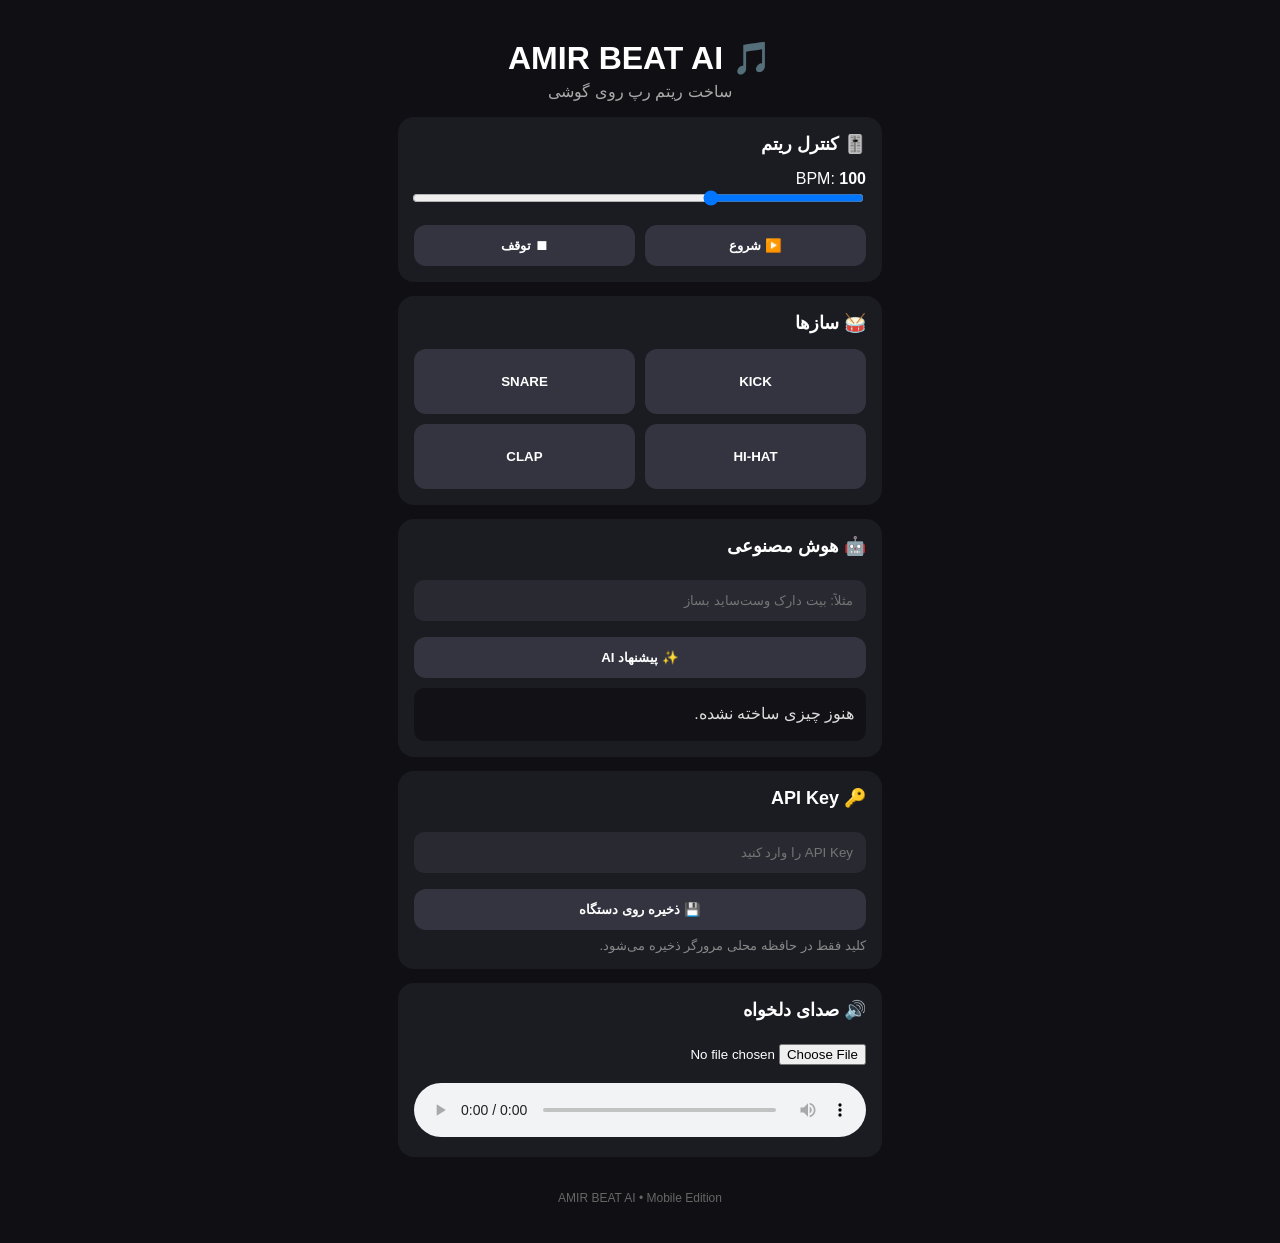
==== index.html @ d8a6e177 "Add files via upload" ====
<!DOCTYPE html>
<html lang="fa" dir="rtl">
<head>
  <meta charset="UTF-8">
  <meta name="viewport" content="width=device-width,initial-scale=1">
  <title>Amir Beat AI</title>
  <link rel="stylesheet" href="style.css">
</head>
<body>

  <main class="app">
    <h1>🎵 AMIR BEAT AI</h1>
    <p class="sub">ساخت ریتم رپ روی گوشی</p>

    <section class="card">
      <h2>🎚️ کنترل ریتم</h2>

      <label>
        BPM:
        <strong id="bpmValue">100</strong>
      </label>

      <input id="bpm" type="range" min="60" max="180" value="100">

      <div class="buttons">
        <button id="play">▶️ شروع</button>
        <button id="stop">⏹ توقف</button>
      </div>
    </section>

    <section class="card">
      <h2>🥁 سازها</h2>

      <div class="pads">
        <button data-sound="kick">KICK</button>
        <button data-sound="snare">SNARE</button>
        <button data-sound="hihat">HI-HAT</button>
        <button data-sound="clap">CLAP</button>
      </div>
    </section>

    <section class="card">
      <h2>🤖 هوش مصنوعی</h2>

      <input id="prompt" placeholder="مثلاً: بیت دارک وست‌ساید بساز">

      <button id="aiButton" class="full">
        ✨ پیشنهاد AI
      </button>

      <div id="aiResult" class="result">
        هنوز چیزی ساخته نشده.
      </div>
    </section>

    <section class="card">
      <h2>🔑 API Key</h2>

      <input id="apiKey" type="password" placeholder="API Key را وارد کنید">

      <button id="saveKey" class="full">
        💾 ذخیره روی دستگاه
      </button>

      <small>
        کلید فقط در حافظه محلی مرورگر ذخیره می‌شود.
      </small>
    </section>

    <section class="card">
      <h2>🔊 صدای دلخواه</h2>

      <input id="audioFile" type="file" accept="audio/*">

      <audio id="audioPlayer" controls></audio>
    </section>

    <footer>
      AMIR BEAT AI • Mobile Edition
    </footer>
  </main>

  <script src="script.js"></script>
</body>
</html>
---- style.css ----
* {
  box-sizing: border-box;
}

body {
  margin: 0;
  background: #101014;
  color: white;
  font-family: Arial, sans-serif;
}

.app {
  width: 100%;
  max-width: 520px;
  margin: auto;
  padding: 18px;
}

h1 {
  text-align: center;
  margin-bottom: 5px;
}

.sub {
  text-align: center;
  color: #aaa;
  margin-top: 0;
}

.card {
  background: #1b1b22;
  border-radius: 16px;
  padding: 16px;
  margin: 14px 0;
}

h2 {
  font-size: 18px;
  margin-top: 0;
}

input[type="range"] {
  width: 100%;
}

input[type="text"],
input[type="password"],
input:not([type]) {
  width: 100%;
  padding: 13px;
  border: 0;
  border-radius: 10px;
  background: #292932;
  color: white;
  outline: none;
  margin: 8px 0;
}

input[type="file"] {
  width: 100%;
  margin: 8px 0;
}

button {
  border: 0;
  border-radius: 12px;
  padding: 13px;
  background: #343440;
  color: white;
  font-weight: bold;
  cursor: pointer;
}

button:active {
  transform: scale(.97);
}

.buttons {
  display: flex;
  gap: 10px;
  margin-top: 15px;
}

.buttons button {
  flex: 1;
}

.pads {
  display: grid;
  grid-template-columns: 1fr 1fr;
  gap: 10px;
}

.pads button {
  min-height: 65px;
}

.full {
  width: 100%;
  margin-top: 8px;
}

.result {
  background: #111116;
  border-radius: 10px;
  padding: 12px;
  margin-top: 10px;
  line-height: 1.8;
  color: #ddd;
}

audio {
  width: 100%;
  margin-top: 10px;
}

small {
  display: block;
  color: #888;
  margin-top: 8px;
}

footer {
  text-align: center;
  color: #666;
  padding: 20px;
  font-size: 12px;
}
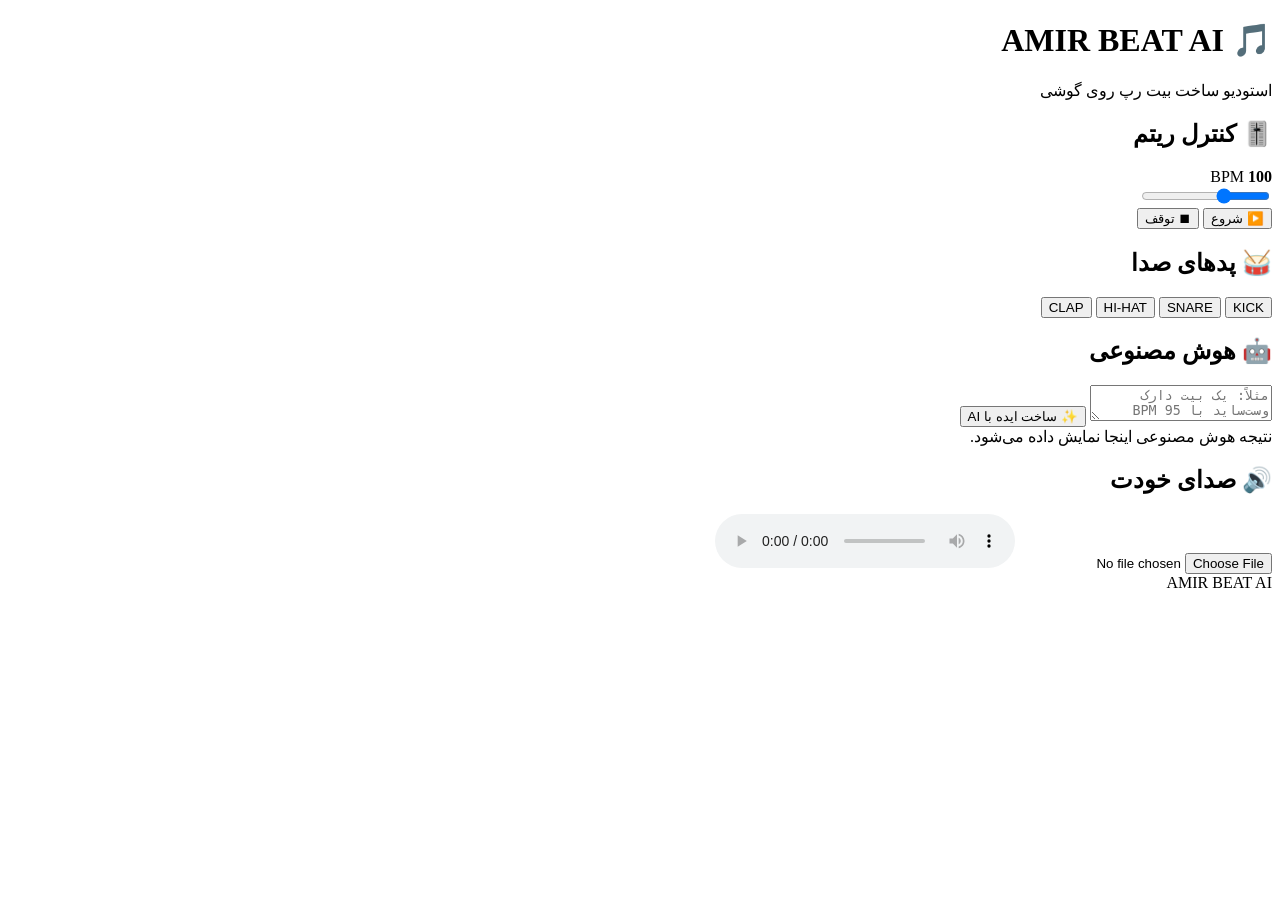
==== commit 4e906bd8: "Add files via upload" ====
--- a/index.html
+++ b/index.html
@@ -3,22 +3,26 @@
 <head>
   <meta charset="UTF-8">
   <meta name="viewport" content="width=device-width,initial-scale=1">
-  <title>Amir Beat AI</title>
+  <meta name="theme-color" content="#101014">
+  <title>AMIR BEAT AI</title>
   <link rel="stylesheet" href="style.css">
 </head>
+
 <body>
+  <main class="app">
 
-  <main class="app">
-    <h1>🎵 AMIR BEAT AI</h1>
-    <p class="sub">ساخت ریتم رپ روی گوشی</p>
+    <header>
+      <h1>🎵 AMIR BEAT AI</h1>
+      <p>استودیو ساخت بیت رپ روی گوشی</p>
+    </header>
 
     <section class="card">
       <h2>🎚️ کنترل ریتم</h2>
 
-      <label>
-        BPM:
+      <div class="bpm-row">
+        <span>BPM</span>
         <strong id="bpmValue">100</strong>
-      </label>
+      </div>
 
       <input id="bpm" type="range" min="60" max="180" value="100">
 
@@ -29,7 +33,7 @@
     </section>
 
     <section class="card">
-      <h2>🥁 سازها</h2>
+      <h2>🥁 پدهای صدا</h2>
 
       <div class="pads">
         <button data-sound="kick">KICK</button>
@@ -42,33 +46,24 @@
     <section class="card">
       <h2>🤖 هوش مصنوعی</h2>
 
-      <input id="prompt" placeholder="مثلاً: بیت دارک وست‌ساید بساز">
+      <textarea
+        id="prompt"
+        placeholder="مثلاً: یک بیت دارک وست‌ساید با BPM 95 پیشنهاد بده"
+      ></textarea>
 
-      <button id="aiButton" class="full">
-        ✨ پیشنهاد AI
+      <button id="aiButton" class="main-button">
+        ✨ ساخت ایده با AI
       </button>
 
+      <div id="aiStatus" class="status"></div>
+
       <div id="aiResult" class="result">
-        هنوز چیزی ساخته نشده.
+        نتیجه هوش مصنوعی اینجا نمایش داده می‌شود.
       </div>
     </section>
 
     <section class="card">
-      <h2>🔑 API Key</h2>
-
-      <input id="apiKey" type="password" placeholder="API Key را وارد کنید">
-
-      <button id="saveKey" class="full">
-        💾 ذخیره روی دستگاه
-      </button>
-
-      <small>
-        کلید فقط در حافظه محلی مرورگر ذخیره می‌شود.
-      </small>
-    </section>
-
-    <section class="card">
-      <h2>🔊 صدای دلخواه</h2>
+      <h2>🔊 صدای خودت</h2>
 
       <input id="audioFile" type="file" accept="audio/*">
 
@@ -76,8 +71,9 @@
     </section>
 
     <footer>
-      AMIR BEAT AI • Mobile Edition
+      AMIR BEAT AI
     </footer>
+
   </main>
 
   <script src="script.js"></script>
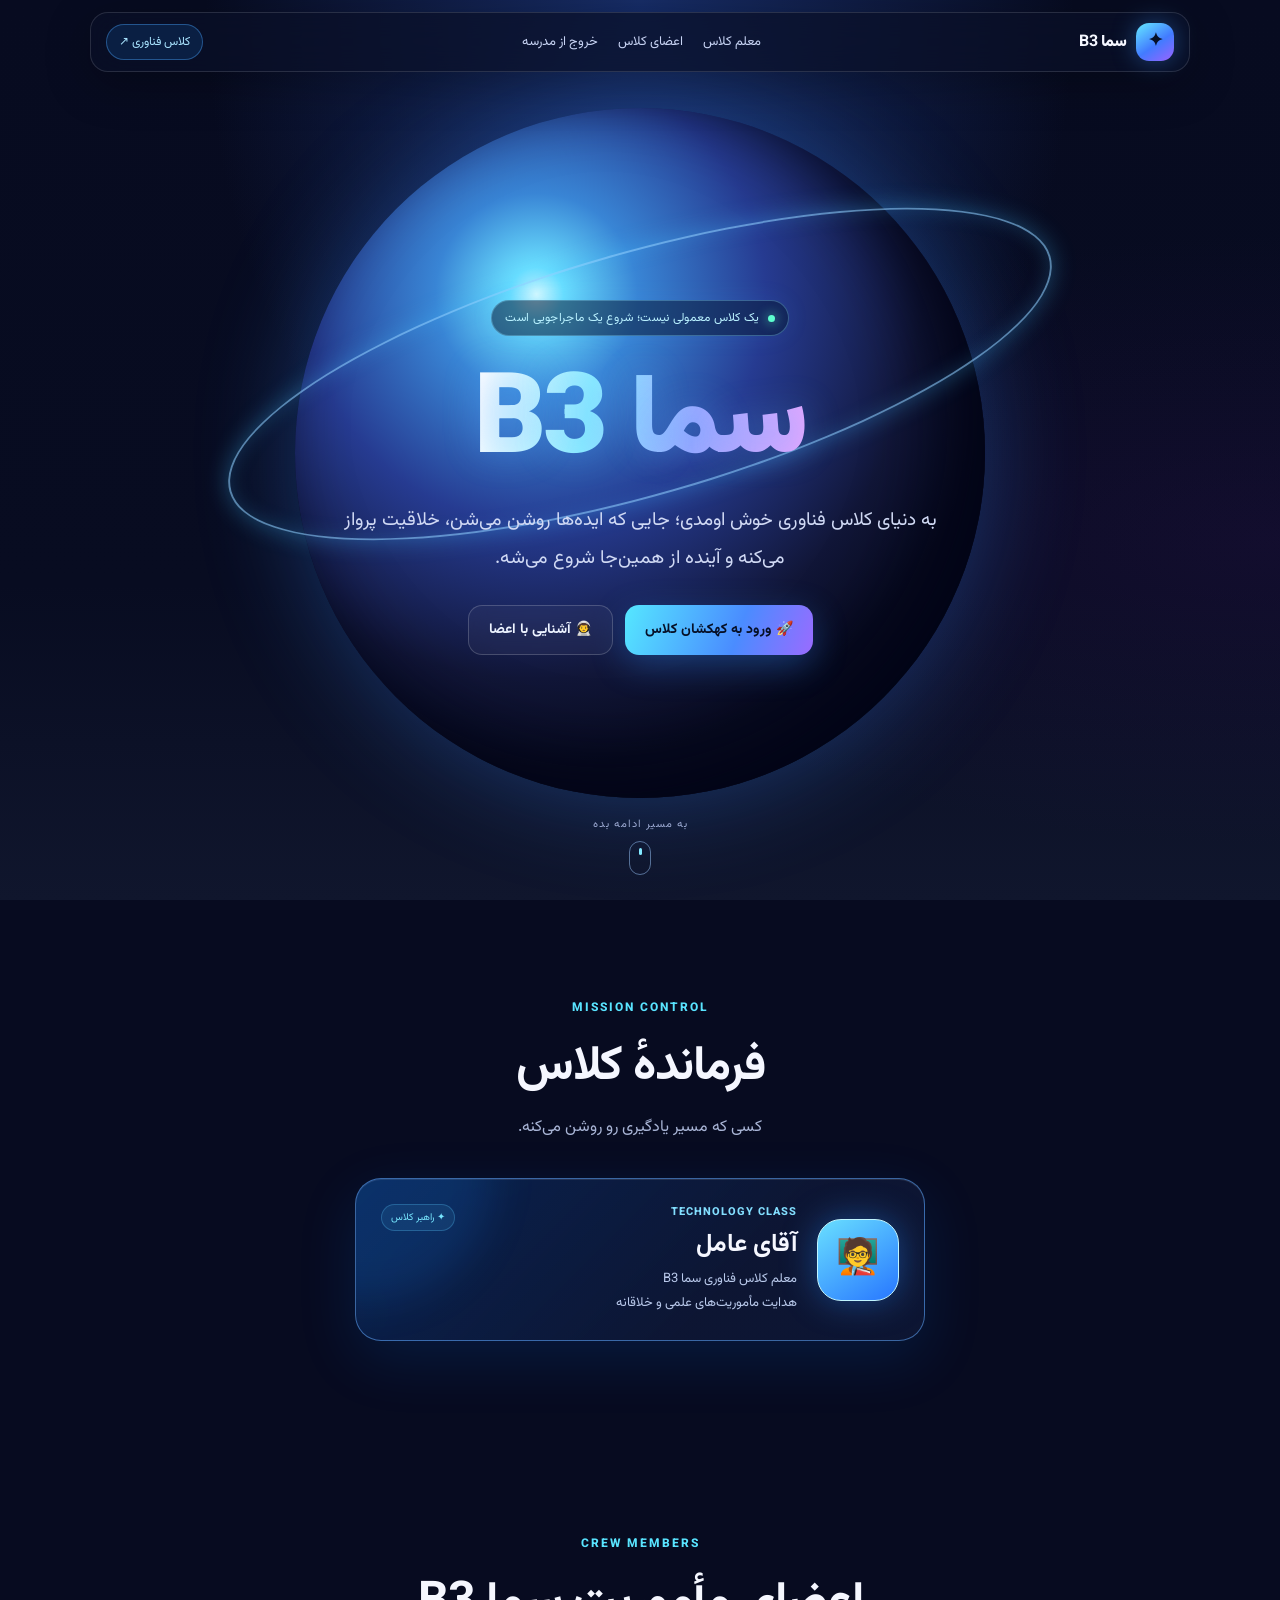
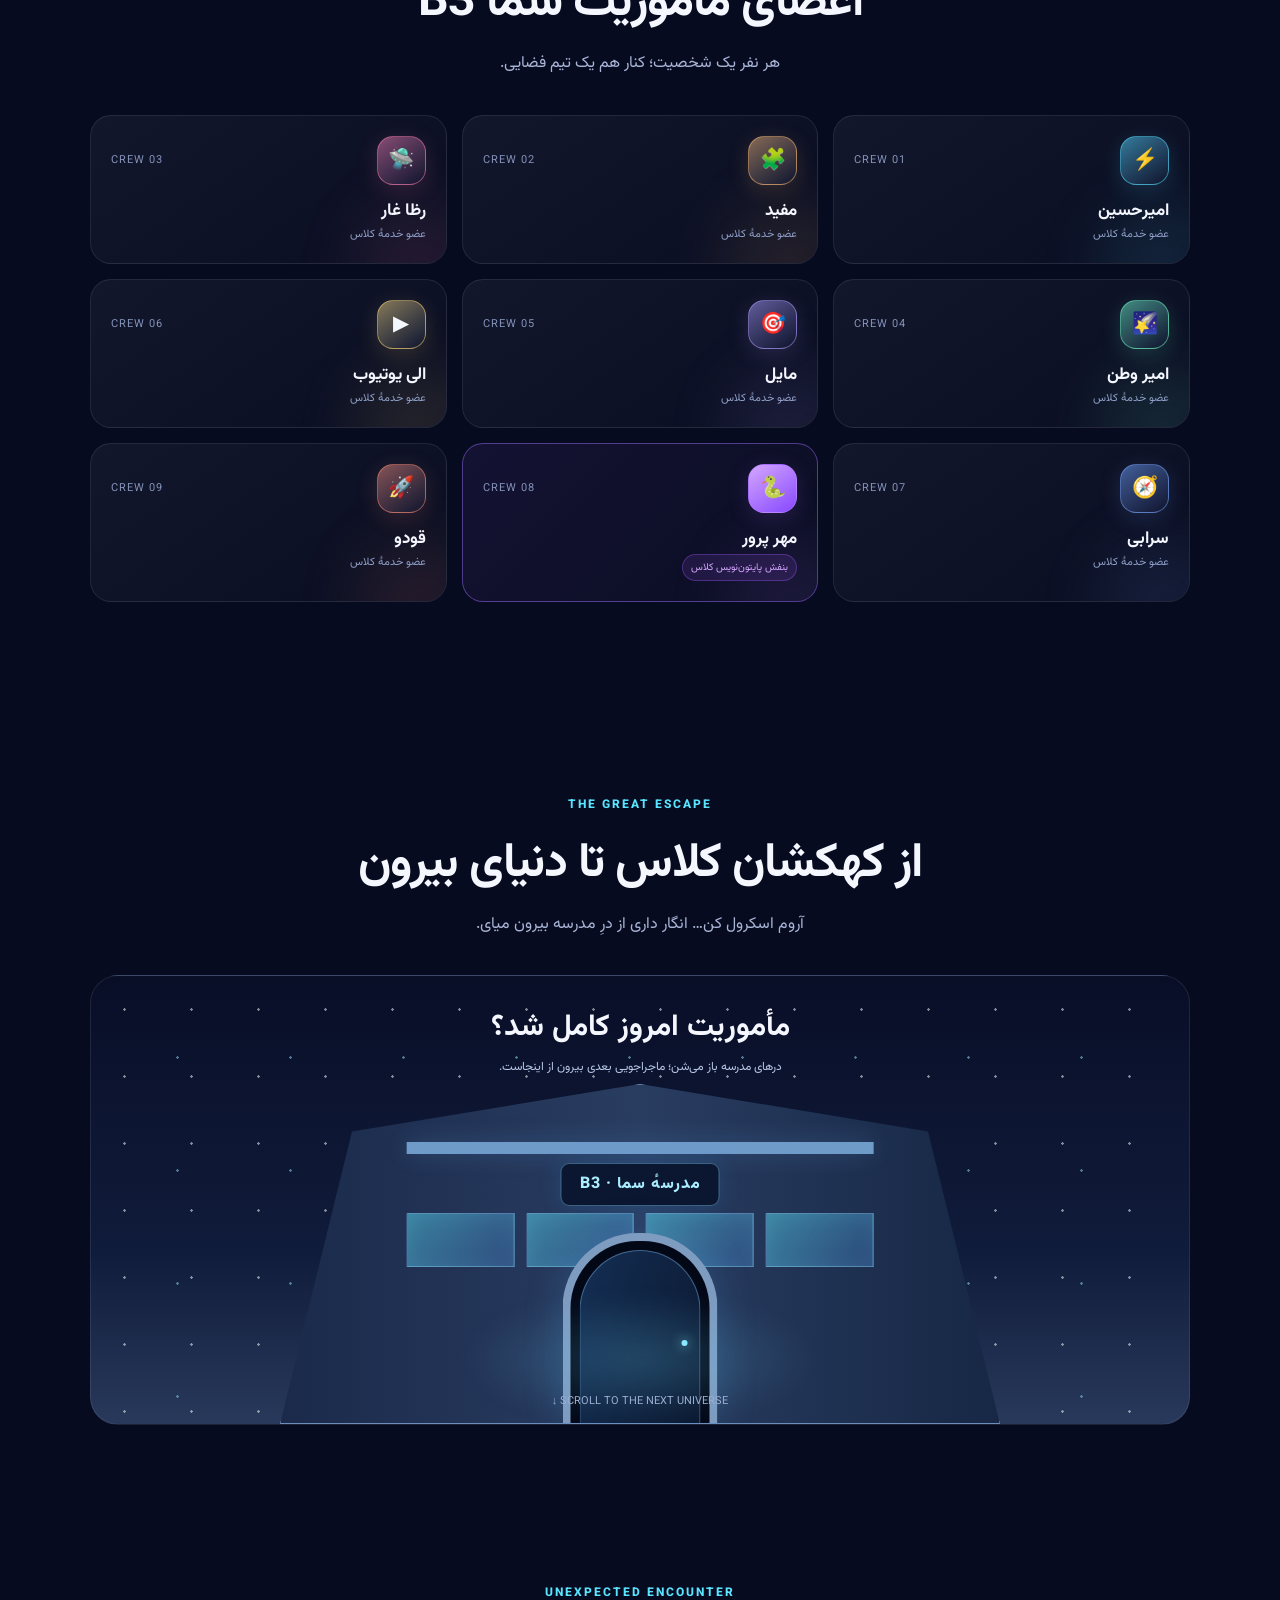
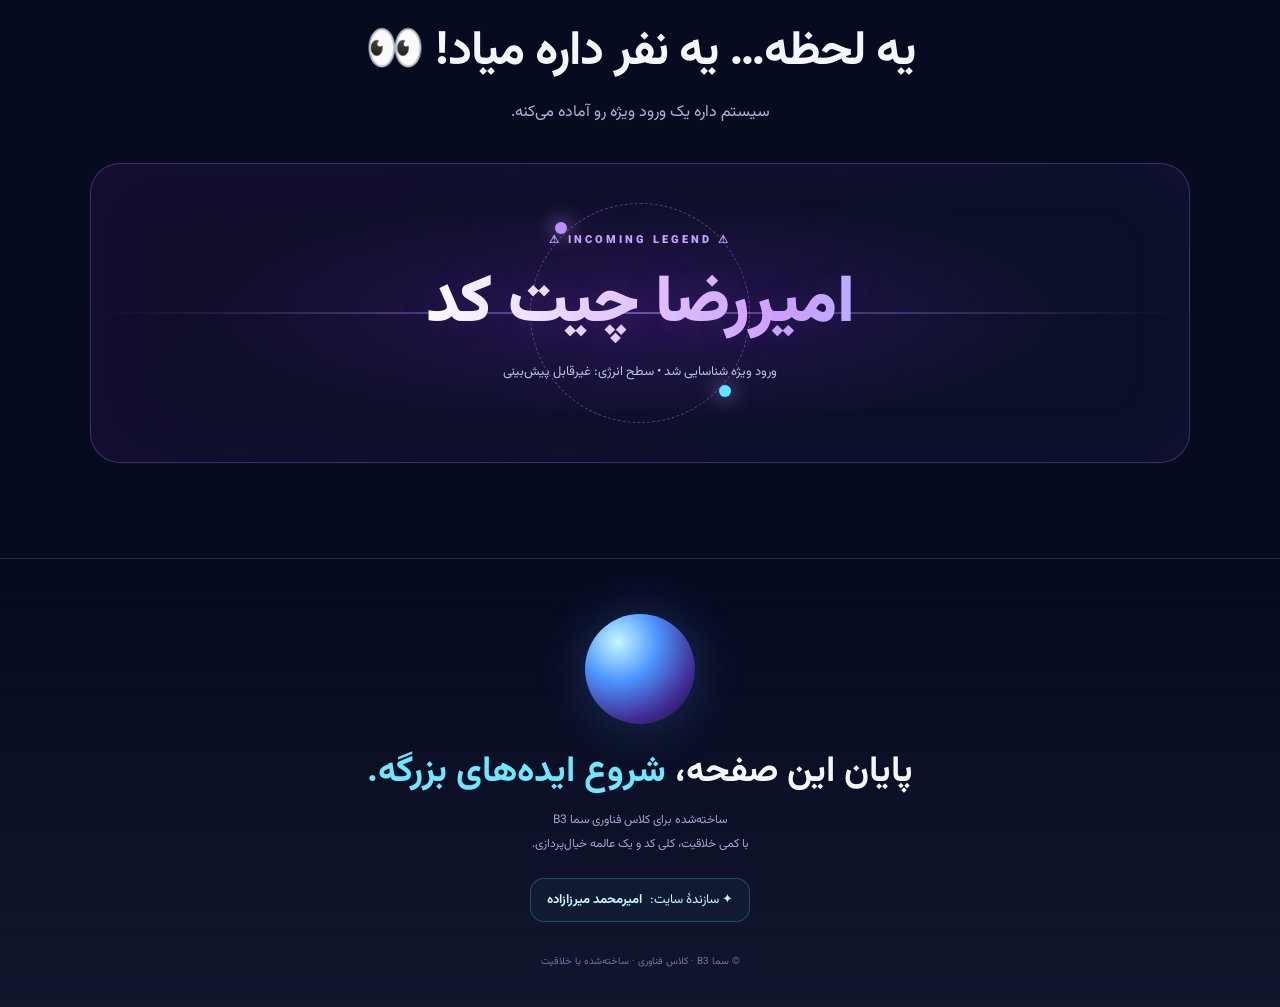
==== commit 4fc69da7: "Create index.html" ====
--- a/index.html
+++ b/index.html
@@ -1,81 +1,159 @@
 <!DOCTYPE html>
 <html lang="fa" dir="rtl">
 <head>
-  <meta charset="UTF-8">
-  <meta name="viewport" content="width=device-width,initial-scale=1">
-  <meta name="theme-color" content="#101014">
-  <title>AMIR BEAT AI</title>
-  <link rel="stylesheet" href="style.css">
+<meta charset="UTF-8">
+<meta name="viewport" content="width=device-width, initial-scale=1.0">
+<meta name="theme-color" content="#070b20">
+<title>سما B3 | کلاس فناوری</title>
+<style>
+@import url('https://fonts.googleapis.com/css2?family=Vazirmatn:wght@300;400;500;600;700;800;900&display=swap');
+:root{--bg:#070b20;--ink:#f5f7ff;--muted:#a9b5d6;--cyan:#59e4ff;--blue:#2788ff;--violet:#a86bff;--gold:#ffd978}
+*{box-sizing:border-box}
+html{scroll-behavior:smooth;scroll-padding-top:80px}
+body{margin:0;background:var(--bg);color:var(--ink);font-family:'Vazirmatn',Tahoma,sans-serif;overflow-x:hidden}
+a{color:inherit;text-decoration:none}
+button{font:inherit}
+#stars{position:fixed;inset:0;z-index:-3;width:100%;height:100%;pointer-events:none}
+.space-glow{position:fixed;inset:0;z-index:-2;pointer-events:none;background:radial-gradient(ellipse at 50% 0%,#172d67 0%,transparent 48%),radial-gradient(ellipse at 100% 60%,#30125344,transparent 40%),linear-gradient(#070b20,#080c21 65%,#10162d)}
+.nav{position:fixed;top:12px;left:50%;transform:translateX(-50%);width:min(1100px,calc(100% - 24px));display:flex;align-items:center;justify-content:space-between;gap:12px;padding:10px 15px;border:1px solid #ffffff20;border-radius:18px;background:#0a1028b8;backdrop-filter:blur(18px);z-index:20;box-shadow:0 12px 45px #0004}
+.brand{display:flex;align-items:center;gap:10px;font-weight:900;letter-spacing:-.5px}.brand-mark{display:grid;place-items:center;width:38px;height:38px;border-radius:13px;background:linear-gradient(145deg,#65eaff,#427bff 55%,#9b63ff);color:#061027;box-shadow:0 0 24px #3b9dff66;font-size:18px}
+.nav-links{display:flex;gap:20px;color:#c8d4f4;font-size:13px}.nav-links a:hover{color:var(--cyan)}
+.nav-pill{font-size:12px;background:#168dff24;border:1px solid #4ba8ff66;border-radius:999px;padding:8px 12px;color:#a9e4ff}
+.hero{min-height:100svh;position:relative;display:grid;place-items:center;text-align:center;padding:125px 20px 70px;isolation:isolate;overflow:hidden}
+.hero:before{content:"";position:absolute;width:min(78vw,690px);aspect-ratio:1;border-radius:50%;background:radial-gradient(circle at 35% 27%,#d6faff 0,#6adfff 4%,#3985d5 15%,#263b91 34%,#111638 57%,#080b20 70%);box-shadow:inset -35px -28px 75px #020416,0 0 100px #398aff55;top:12%;left:50%;transform:translateX(-50%);z-index:-1;animation:planetFloat 8s ease-in-out infinite}
+.hero:after{content:"";position:absolute;top:28%;left:50%;width:min(98vw,850px);height:min(32vw,240px);border:2px solid #89cfff9c;border-radius:50%;transform:translateX(-50%) rotate(-16deg);box-shadow:0 0 25px #43bfff55,inset 0 0 20px #43bfff33;z-index:-1;animation:ring 13s linear infinite}
+.hero-content{max-width:820px;position:relative;z-index:2}
+.eyebrow{display:inline-flex;align-items:center;gap:8px;padding:8px 13px;border:1px solid #8bdfff50;border-radius:999px;background:#081b3a8c;color:#b9f1ff;font-size:12px;letter-spacing:.3px;box-shadow:0 0 25px #3da7ff17}
+.live-dot{width:7px;height:7px;border-radius:50%;background:#5dffcf;box-shadow:0 0 12px #5dffcf;animation:pulse 1.6s infinite}
+h1{font-size:clamp(52px,10vw,112px);line-height:1.15;margin:25px 0 12px;font-weight:900;letter-spacing:-3px;text-shadow:0 0 36px #5daaff55}
+h1 span{background:linear-gradient(100deg,#fff 5%,#8ceeff 35%,#9da7ff 65%,#e4a7ff 95%);-webkit-background-clip:text;background-clip:text;color:transparent}
+.hero p{color:#d0d9f4;font-size:clamp(15px,2.3vw,19px);line-height:2;max-width:600px;margin:0 auto}
+.hero-actions{display:flex;justify-content:center;gap:12px;flex-wrap:wrap;margin-top:27px}
+.btn{border:1px solid #ffffff30;border-radius:14px;padding:13px 20px;cursor:pointer;transition:.25s;display:inline-flex;align-items:center;gap:9px;font-weight:700;font-size:14px}
+.btn-primary{background:linear-gradient(110deg,#55e7ff,#4a8cff 60%,#9a6bff);color:#061027;border:0;box-shadow:0 10px 35px #318dff55}.btn-secondary{background:#ffffff0a;color:#edf3ff;backdrop-filter:blur(10px)}
+.btn:hover{transform:translateY(-4px);filter:brightness(1.12)}
+.scroll-cue{position:absolute;bottom:25px;display:flex;flex-direction:column;align-items:center;gap:8px;color:#9ba9d1;font-size:11px;letter-spacing:1px;animation:bob 2s infinite}
+.mouse{width:22px;height:34px;border:1px solid #9bc9ff80;border-radius:14px;display:grid;place-items:start center;padding-top:6px}.mouse:after{content:"";width:3px;height:7px;background:#83e9ff;border-radius:5px;animation:scrollDot 1.3s infinite}
+.section{width:min(1100px,calc(100% - 32px));margin:0 auto;padding:95px 0;position:relative}
+.section-head{text-align:center;margin-bottom:35px}.kicker{color:var(--cyan);font-size:12px;letter-spacing:2px;font-weight:800}.section h2{font-size:clamp(29px,5vw,48px);margin:10px 0 8px;letter-spacing:-1px}.section-head p{color:var(--muted);line-height:1.9;margin:0}
+.teacher-wrap{display:flex;justify-content:center}
+.teacher-card{position:relative;overflow:hidden;width:min(570px,100%);padding:25px;border-radius:26px;border:1px solid #63aaff8a;background:linear-gradient(135deg,#1278ff38,#0e1837d9 65%);box-shadow:0 18px 60px #087aff23,inset 0 1px #ffffff1b;display:flex;align-items:center;gap:20px;transform-style:preserve-3d;transition:transform .25s}
+.teacher-card:before{content:"";position:absolute;inset:-80% auto auto -20%;width:250px;height:250px;background:#168dff25;filter:blur(20px);border-radius:50%}
+.teacher-avatar{flex:0 0 82px;width:82px;height:82px;border-radius:24px;display:grid;place-items:center;font-size:35px;background:linear-gradient(145deg,#69dfff,#2776ff);box-shadow:0 0 35px #318dff66;color:#06142e;border:1px solid #c0f5ff}
+.teacher-info{position:relative;flex:1}.teacher-label{font-size:11px;color:#83dfff;font-weight:800;letter-spacing:1px}.teacher-info h3{font-size:25px;margin:4px 0}.teacher-info p{font-size:13px;color:#b9c9eb;margin:0;line-height:1.8}.verified{position:absolute;top:0;left:0;color:#78e7ff;background:#5acaff17;border:1px solid #5acaff45;border-radius:999px;padding:5px 9px;font-size:10px}
+.members-grid{display:grid;grid-template-columns:repeat(3,1fr);gap:15px}
+.member{position:relative;min-height:145px;padding:20px;border:1px solid #ffffff18;border-radius:21px;background:linear-gradient(145deg,#ffffff0d,#ffffff04);overflow:hidden;transition:transform .3s,border-color .3s,background .3s;transform-style:preserve-3d}
+.member:before{content:"";position:absolute;inset:auto -40px -70px auto;width:130px;height:130px;background:var(--accent,#4f91ff);opacity:.11;filter:blur(35px);border-radius:50%;transition:.3s}
+.member:hover{transform:translateY(-7px) rotateX(2deg);border-color:var(--accent,#5ce2ff88);background:#ffffff0d}.member:hover:before{opacity:.3}
+.member-top{display:flex;align-items:center;justify-content:space-between;gap:10px;position:relative}.avatar{width:49px;height:49px;display:grid;place-items:center;border-radius:16px;background:linear-gradient(145deg,color-mix(in srgb,var(--accent,#5ce2ff) 50%,#101a3b),#10152e);border:1px solid color-mix(in srgb,var(--accent,#5ce2ff) 50%,transparent);font-size:21px;box-shadow:0 5px 22px color-mix(in srgb,var(--accent,#5ce2ff) 15%,transparent)}
+.member-num{font-size:11px;color:#8493ba;letter-spacing:1px}.member h3{position:relative;font-size:17px;margin:13px 0 2px}.member p{position:relative;color:#8f9fc7;font-size:11px;margin:0}
+.python{border-color:#9c6dff7a;background:linear-gradient(135deg,#a45aff16,#ffffff04)}.python .avatar{background:linear-gradient(145deg,#d4a7ff,#8748ff);color:#1b0a38}.python .tag{color:#d4a7ff;background:#a45aff20;border-color:#a45aff55}
+.tag{display:inline-block;font-size:10px;border:1px solid #ffffff20;border-radius:999px;padding:5px 8px;color:#b9c8ed;background:#ffffff08}
+.exit-scene{height:450px;position:relative;overflow:hidden;border-radius:28px;border:1px solid #ffffff16;background:linear-gradient(#090e27,#101c3b 62%,#29395b);perspective:800px;isolation:isolate}
+.exit-stars{position:absolute;inset:0;background-image:radial-gradient(#fff 1px,transparent 1.5px),radial-gradient(#8edfff 1px,transparent 1.5px);background-size:67px 67px,113px 113px;background-position:0 0,30px 25px;opacity:.5;animation:starsDrift 24s linear infinite}
+.school-building{position:absolute;bottom:0;left:50%;transform:translateX(-50%);width:min(85%,720px);height:340px;background:linear-gradient(90deg,#1b2a4b,#293d61 50%,#172745);clip-path:polygon(10% 14%,50% 0,90% 14%,100% 100%,0 100%);border:1px solid #6d8dbb}
+.school-roof{position:absolute;top:17%;left:50%;transform:translateX(-50%);width:65%;height:12px;background:#6f9bc9;box-shadow:0 0 25px #6dbdff33}
+.school-sign{position:absolute;top:23%;left:50%;transform:translateX(-50%);white-space:nowrap;background:#0b1630;border:1px solid #83d5ff66;color:#a9edff;border-radius:9px;padding:8px 18px;font-weight:800;letter-spacing:1px;box-shadow:0 0 25px #36a7ff22}
+.school-windows{position:absolute;top:38%;left:50%;transform:translateX(-50%);width:65%;display:grid;grid-template-columns:repeat(4,1fr);gap:12px}
+.school-windows span{height:54px;background:linear-gradient(135deg,#5ee8ff6e,#4679cc55);border:1px solid #9edfff55;box-shadow:inset 0 0 20px #6ce2ff22}
+.door-frame{position:absolute;bottom:0;left:50%;transform:translateX(-50%);width:155px;height:190px;border:8px solid #7e9bc0;border-bottom:0;border-radius:75px 75px 0 0;background:#030817;box-shadow:0 0 40px #58baff2b}
+.door{position:absolute;inset:9px 9px 0;background:linear-gradient(110deg,#142e53,#0b1830);border:1px solid #8bc9ff66;border-bottom:0;border-radius:62px 62px 0 0;transform-origin:right center;animation:doorOpen 5s ease-in-out infinite}
+.door:after{content:"";position:absolute;top:52%;right:12px;width:6px;height:6px;background:#8cecff;border-radius:50%;box-shadow:0 0 12px #8cecff}
+.exit-light{position:absolute;bottom:0;left:50%;transform:translateX(-50%);width:360px;height:130px;background:radial-gradient(ellipse,#6fdcff35,transparent 70%);filter:blur(10px)}
+.scene-caption{position:absolute;top:28px;left:20px;right:20px;text-align:center;z-index:3}.scene-caption h3{font-size:clamp(20px,4vw,30px);margin:0 0 7px}.scene-caption p{font-size:12px;color:#b8c8e8;margin:0}
+.scene-bottom{position:absolute;bottom:14px;left:0;right:0;text-align:center;color:#9baed1;font-size:11px;z-index:3}
+.cheat-section{padding:60px 0 95px}
+.cheat-stage{position:relative;min-height:300px;display:grid;place-items:center;overflow:hidden;border:1px solid #9c77ff50;border-radius:30px;background:radial-gradient(ellipse at 50% 50%,#4d1d8c66,transparent 55%),linear-gradient(135deg,#110d2c,#0b1028 70%);box-shadow:inset 0 0 80px #9d4cff0b}
+.chaos-orbit{position:absolute;width:220px;height:220px;border:1px dashed #be8aff66;border-radius:50%;animation:spin 12s linear infinite}.chaos-orbit:before,.chaos-orbit:after{content:"";position:absolute;width:12px;height:12px;border-radius:50%;background:#b991ff;box-shadow:0 0 20px #c6a1ff;top:18px;left:24px}.chaos-orbit:after{top:auto;left:auto;bottom:25px;right:18px;background:#5be9ff}
+.chaos-content{position:relative;text-align:center;padding:35px 15px;z-index:2}.glitch-label{color:#c9a2ff;font-size:11px;letter-spacing:3px;font-weight:900}.chaos-name{font-size:clamp(32px,7vw,66px);font-weight:900;line-height:1.25;margin:15px 0;background:linear-gradient(90deg,#fff,#d0a2ff,#64edff,#fff);background-size:250%;-webkit-background-clip:text;background-clip:text;color:transparent;animation:gradientFlow 3s linear infinite,glitch 4s infinite;text-shadow:0 0 40px #b16aff22}
+.chaos-sub{font-size:13px;color:#b8c3e4}.scanline{position:absolute;left:0;right:0;height:2px;background:linear-gradient(90deg,transparent,#b891ff,transparent);opacity:.5;animation:scan 5s linear infinite}
+.footer{position:relative;overflow:hidden;text-align:center;padding:55px 20px 35px;border-top:1px solid #ffffff15;background:linear-gradient(180deg,#0b102800,#11162d)}
+.footer-orb{width:110px;height:110px;border-radius:50%;margin:0 auto 20px;background:radial-gradient(circle at 30% 25%,#c4f8ff,#4d95ff 35%,#422c94 70%,#0a1028);box-shadow:0 0 50px #508cff44;animation:planetFloat 6s ease-in-out infinite}
+.footer h2{font-size:clamp(23px,4vw,36px);margin:0 0 8px}.footer h2 span{color:#6fe7ff}.footer p{color:#99a8cc;font-size:12px;line-height:2;margin:0}.credit{display:inline-flex;align-items:center;gap:8px;margin-top:22px;padding:11px 16px;border-radius:14px;border:1px solid #6adfff3d;background:#5de8ff0a;color:#c7f5ff;font-size:13px}.copyright{margin-top:30px!important;font-size:10px!important;color:#69789e!important}
+.reveal{opacity:0;transform:translateY(35px) scale(.98);transition:opacity .8s ease,transform .8s cubic-bezier(.2,.75,.2,1)}.reveal.visible{opacity:1;transform:translateY(0) scale(1)}
+#progress{position:fixed;top:0;right:0;height:3px;width:0;background:linear-gradient(90deg,#9d6aff,#5deaff);z-index:40;box-shadow:0 0 12px #5deaff}
+#toTop{position:fixed;bottom:18px;left:18px;z-index:15;width:43px;height:43px;border-radius:15px;border:1px solid #ffffff2b;background:#101a35cc;color:#c7f6ff;backdrop-filter:blur(12px);cursor:pointer;opacity:0;pointer-events:none;transition:.3s}#toTop.show{opacity:1;pointer-events:auto}
+@keyframes planetFloat{0%,100%{margin-top:0}50%{margin-top:-17px}}
+@keyframes ring{0%{transform:translateX(-50%) rotate(-16deg)}50%{transform:translateX(-50%) rotate(-9deg)}100%{transform:translateX(-50%) rotate(-16deg)}}
+@keyframes pulse{50%{opacity:.35;transform:scale(.75)}}@keyframes bob{50%{transform:translateY(6px)}}@keyframes scrollDot{0%{transform:translateY(0);opacity:1}100%{transform:translateY(10px);opacity:0}}
+@keyframes starsDrift{to{background-position:0 700px,30px 725px}}@keyframes doorOpen{0%,20%,100%{transform:perspective(500px) rotateY(0)}40%,75%{transform:perspective(500px) rotateY(-65deg)}}
+@keyframes spin{to{transform:rotate(360deg)}}@keyframes gradientFlow{to{background-position:250% center}}
+@keyframes glitch{0%,92%,100%{transform:translateX(0)}93%{transform:translateX(2px)}95%{transform:translateX(-2px)}97%{transform:translateX(1px)}}
+@keyframes scan{0%{top:-5%}100%{top:105%}}
+@media(max-width:760px){.nav-links{display:none}.nav{padding:8px 10px}.hero{padding-top:120px}.hero:before{width:95vw;top:17%}.hero:after{top:31%;width:110vw;height:26vw}.section{padding:70px 0}.members-grid{grid-template-columns:repeat(2,minmax(0,1fr));gap:11px}.member{padding:15px;min-height:136px}.member h3{font-size:15px}.teacher-card{padding:18px;gap:14px}.teacher-avatar{width:66px;height:66px;flex-basis:66px;font-size:28px;border-radius:20px}.verified{position:static;display:inline-block;margin-bottom:5px}.teacher-info h3{font-size:22px}.exit-scene{height:390px}.school-building{width:100%;height:285px}.school-windows{gap:6px}.school-windows span{height:40px}.door-frame{height:155px;width:125px}.scene-caption{top:22px}.scene-caption p{max-width:280px;margin:auto;line-height:1.8}.chaos-stage{min-height:280px}}
+@media(max-width:390px){.members-grid{grid-template-columns:1fr}.member{min-height:auto}.member-top{justify-content:flex-start}.member-num{margin-right:auto}.member h3{margin-top:9px}.hero-actions .btn{width:100%;justify-content:center}.brand{font-size:13px}.nav-pill{font-size:10px;padding:7px 9px}}
+@media(prefers-reduced-motion:reduce){*,*:before,*:after{animation-duration:.01ms!important;animation-iteration-count:1!important;scroll-behavior:auto!important;transition-duration:.01ms!important}}
+</style>
 </head>
-
 <body>
-  <main class="app">
-
-    <header>
-      <h1>🎵 AMIR BEAT AI</h1>
-      <p>استودیو ساخت بیت رپ روی گوشی</p>
-    </header>
-
-    <section class="card">
-      <h2>🎚️ کنترل ریتم</h2>
-
-      <div class="bpm-row">
-        <span>BPM</span>
-        <strong id="bpmValue">100</strong>
-      </div>
-
-      <input id="bpm" type="range" min="60" max="180" value="100">
-
-      <div class="buttons">
-        <button id="play">▶️ شروع</button>
-        <button id="stop">⏹ توقف</button>
-      </div>
-    </section>
-
-    <section class="card">
-      <h2>🥁 پدهای صدا</h2>
-
-      <div class="pads">
-        <button data-sound="kick">KICK</button>
-        <button data-sound="snare">SNARE</button>
-        <button data-sound="hihat">HI-HAT</button>
-        <button data-sound="clap">CLAP</button>
-      </div>
-    </section>
-
-    <section class="card">
-      <h2>🤖 هوش مصنوعی</h2>
-
-      <textarea
-        id="prompt"
-        placeholder="مثلاً: یک بیت دارک وست‌ساید با BPM 95 پیشنهاد بده"
-      ></textarea>
-
-      <button id="aiButton" class="main-button">
-        ✨ ساخت ایده با AI
-      </button>
-
-      <div id="aiStatus" class="status"></div>
-
-      <div id="aiResult" class="result">
-        نتیجه هوش مصنوعی اینجا نمایش داده می‌شود.
-      </div>
-    </section>
-
-    <section class="card">
-      <h2>🔊 صدای خودت</h2>
-
-      <input id="audioFile" type="file" accept="audio/*">
-
-      <audio id="audioPlayer" controls></audio>
-    </section>
-
-    <footer>
-      AMIR BEAT AI
-    </footer>
-
-  </main>
-
-  <script src="script.js"></script>
+<div id="progress"></div><canvas id="stars" aria-hidden="true"></canvas><div class="space-glow"></div>
+<nav class="nav">
+  <a class="brand" href="#home"><span class="brand-mark">✦</span><span>سما <b>B3</b></span></a>
+  <div class="nav-links"><a href="#teacher">معلم کلاس</a><a href="#members">اعضای کلاس</a><a href="#exit">خروج از مدرسه</a></div>
+  <a class="nav-pill" href="#members">کلاس فناوری ↗</a>
+</nav>
+<main>
+<section class="hero" id="home">
+  <div class="hero-content">
+    <div class="eyebrow"><span class="live-dot"></span> یک کلاس معمولی نیست؛ شروع یک ماجراجویی است</div>
+    <h1><span>سما B3</span></h1>
+    <p>به دنیای کلاس فناوری خوش اومدی؛ جایی که ایده‌ها روشن می‌شن، خلاقیت پرواز می‌کنه و آینده از همین‌جا شروع می‌شه.</p>
+    <div class="hero-actions"><a class="btn btn-primary" href="#teacher">🚀 ورود به کهکشان کلاس</a><a class="btn btn-secondary" href="#members">👨‍🚀 آشنایی با اعضا</a></div>
+  </div>
+  <div class="scroll-cue"><span>به مسیر ادامه بده</span><span class="mouse"></span></div>
+</section>
+<section class="section" id="teacher">
+  <div class="section-head reveal"><span class="kicker">MISSION CONTROL</span><h2>فرماندهٔ کلاس</h2><p>کسی که مسیر یادگیری رو روشن می‌کنه.</p></div>
+  <div class="teacher-wrap reveal"><article class="teacher-card" id="teacherCard"><div class="teacher-avatar">🧑‍🏫</div><div class="teacher-info"><span class="verified">✦ راهبر کلاس</span><div class="teacher-label">TECHNOLOGY CLASS</div><h3>آقای عامل</h3><p>معلم کلاس فناوری سما B3<br>هدایت مأموریت‌های علمی و خلاقانه</p></div></article></div>
+</section>
+<section class="section" id="members">
+  <div class="section-head reveal"><span class="kicker">CREW MEMBERS</span><h2>اعضای مأموریت سما B3</h2><p>هر نفر یک شخصیت؛ کنار هم یک تیم فضایی.</p></div>
+  <div class="members-grid">
+    <article class="member reveal" style="--accent:#58dfff"><div class="member-top"><div class="avatar">⚡</div><span class="member-num">CREW 01</span></div><h3>امیرحسین</h3><p>عضو خدمهٔ کلاس</p></article>
+    <article class="member reveal" style="--accent:#ffbb70"><div class="member-top"><div class="avatar">🧩</div><span class="member-num">CREW 02</span></div><h3>مفید</h3><p>عضو خدمهٔ کلاس</p></article>
+    <article class="member reveal" style="--accent:#ff7fae"><div class="member-top"><div class="avatar">🛸</div><span class="member-num">CREW 03</span></div><h3>رظا غار</h3><p>عضو خدمهٔ کلاس</p></article>
+    <article class="member reveal" style="--accent:#75ffca"><div class="member-top"><div class="avatar">🌠</div><span class="member-num">CREW 04</span></div><h3>امیر وطن</h3><p>عضو خدمهٔ کلاس</p></article>
+    <article class="member reveal" style="--accent:#b4a0ff"><div class="member-top"><div class="avatar">🎯</div><span class="member-num">CREW 05</span></div><h3>مایل</h3><p>عضو خدمهٔ کلاس</p></article>
+    <article class="member reveal" style="--accent:#ffda76"><div class="member-top"><div class="avatar">▶</div><span class="member-num">CREW 06</span></div><h3>الی یوتیوب</h3><p>عضو خدمهٔ کلاس</p></article>
+    <article class="member reveal" style="--accent:#78a7ff"><div class="member-top"><div class="avatar">🧭</div><span class="member-num">CREW 07</span></div><h3>سرابی</h3><p>عضو خدمهٔ کلاس</p></article>
+    <article class="member reveal python" style="--accent:#b279ff"><div class="member-top"><div class="avatar">🐍</div><span class="member-num">CREW 08</span></div><h3>مهر پرور</h3><p><span class="tag">بنفش پایتون‌نویس کلاس</span></p></article>
+    <article class="member reveal" style="--accent:#ff8e73"><div class="member-top"><div class="avatar">🚀</div><span class="member-num">CREW 09</span></div><h3>قودو</h3><p>عضو خدمهٔ کلاس</p></article>
+  </div>
+</section>
+<section class="section" id="exit">
+  <div class="section-head reveal"><span class="kicker">THE GREAT ESCAPE</span><h2>از کهکشان کلاس تا دنیای بیرون</h2><p>آروم اسکرول کن… انگار داری از درِ مدرسه بیرون میای.</p></div>
+  <div class="exit-scene reveal">
+    <div class="exit-stars"></div><div class="scene-caption"><h3>مأموریت امروز کامل شد؟</h3><p>درهای مدرسه باز می‌شن؛ ماجراجویی بعدی بیرون از اینجاست.</p></div>
+    <div class="school-building"><div class="school-roof"></div><div class="school-sign">مدرسهٔ سما · B3</div><div class="school-windows"><span></span><span></span><span></span><span></span></div><div class="door-frame"><div class="door"></div></div></div>
+    <div class="exit-light"></div><div class="scene-bottom">SCROLL TO THE NEXT UNIVERSE ↓</div>
+  </div>
+</section>
+<section class="section cheat-section" id="surprise">
+  <div class="section-head reveal"><span class="kicker">UNEXPECTED ENCOUNTER</span><h2>یه لحظه… یه نفر داره میاد! 👀</h2><p>سیستم داره یک ورود ویژه رو آماده می‌کنه.</p></div>
+  <div class="cheat-stage reveal"><div class="scanline"></div><div class="chaos-orbit"></div><div class="chaos-content"><div class="glitch-label">⚠ INCOMING LEGEND ⚠</div><div class="chaos-name">امیررضا چیت کد</div><p class="chaos-sub">ورود ویژه شناسایی شد • سطح انرژی: غیرقابل پیش‌بینی</p></div></div>
+</section>
+</main>
+<footer class="footer">
+  <div class="footer-orb"></div><h2>پایان این صفحه، <span>شروع ایده‌های بزرگه.</span></h2><p>ساخته‌شده برای کلاس فناوری سما B3<br>با کمی خلاقیت، کلی کد و یک عالمه خیال‌پردازی.</p>
+  <div class="credit">✦ سازندهٔ سایت: <strong>امیرمحمد میرزازاده</strong></div>
+  <p class="copyright">© سما B3 · کلاس فناوری · ساخته‌شده با خلاقیت</p>
+</footer>
+<button id="toTop" aria-label="بازگشت به بالا" title="بازگشت به بالا">↑</button>
+<script>
+(() => {
+ const canvas=document.getElementById('stars'),ctx=canvas.getContext('2d');
+ let w=0,h=0,stars=[],raf=0;
+ function resize(){w=canvas.width=innerWidth*devicePixelRatio;h=canvas.height=innerHeight*devicePixelRatio;canvas.style.width=innerWidth+'px';canvas.style.height=innerHeight+'px';ctx.setTransform(devicePixelRatio,0,0,devicePixelRatio,0,0);stars=Array.from({length:Math.min(160,Math.floor(innerWidth/7))},()=>({x:Math.random()*innerWidth,y:Math.random()*innerHeight,r:Math.random()*1.4+.2,a:Math.random()*.7+.15,s:Math.random()*.22+.04,p:Math.random()*6.28}));}
+ function draw(){ctx.clearRect(0,0,innerWidth,innerHeight);for(const s of stars){s.p+=.015;ctx.globalAlpha=s.a*(.7+.3*Math.sin(s.p));ctx.fillStyle='#d9f5ff';ctx.beginPath();ctx.arc(s.x,s.y,s.r,0,Math.PI*2);ctx.fill();s.y-=s.s;if(s.y<0){s.y=innerHeight;s.x=Math.random()*innerWidth;}}ctx.globalAlpha=1;raf=requestAnimationFrame(draw);}
+ resize();draw();addEventListener('resize',resize);
+ const observer=new IntersectionObserver(entries=>entries.forEach(e=>{if(e.isIntersecting){e.target.classList.add('visible');observer.unobserve(e.target)}}),{threshold:.12});
+ document.querySelectorAll('.reveal').forEach(el=>observer.observe(el));
+ const progress=document.getElementById('progress'),topBtn=document.getElementById('toTop');
+ function onScroll(){const max=document.documentElement.scrollHeight-innerHeight;progress.style.width=(max>0?scrollY/max*100:0)+'%';topBtn.classList.toggle('show',scrollY>500);}
+ addEventListener('scroll',onScroll,{passive:true});onScroll();topBtn.addEventListener('click',()=>scrollTo({top:0,behavior:'smooth'}));
+ const card=document.getElementById('teacherCard');
+ if(matchMedia('(hover:hover) and (pointer:fine)').matches){card.addEventListener('pointermove',e=>{const r=card.getBoundingClientRect(),x=(e.clientX-r.left)/r.width-.5,y=(e.clientY-r.top)/r.height-.5;card.style.transform=`perspective(900px) rotateY(${x*7}deg) rotateX(${-y*7}deg) translateY(-3px)`});card.addEventListener('pointerleave',()=>card.style.transform='');}
+})();
+</script>
 </body>
-</html>+</html>
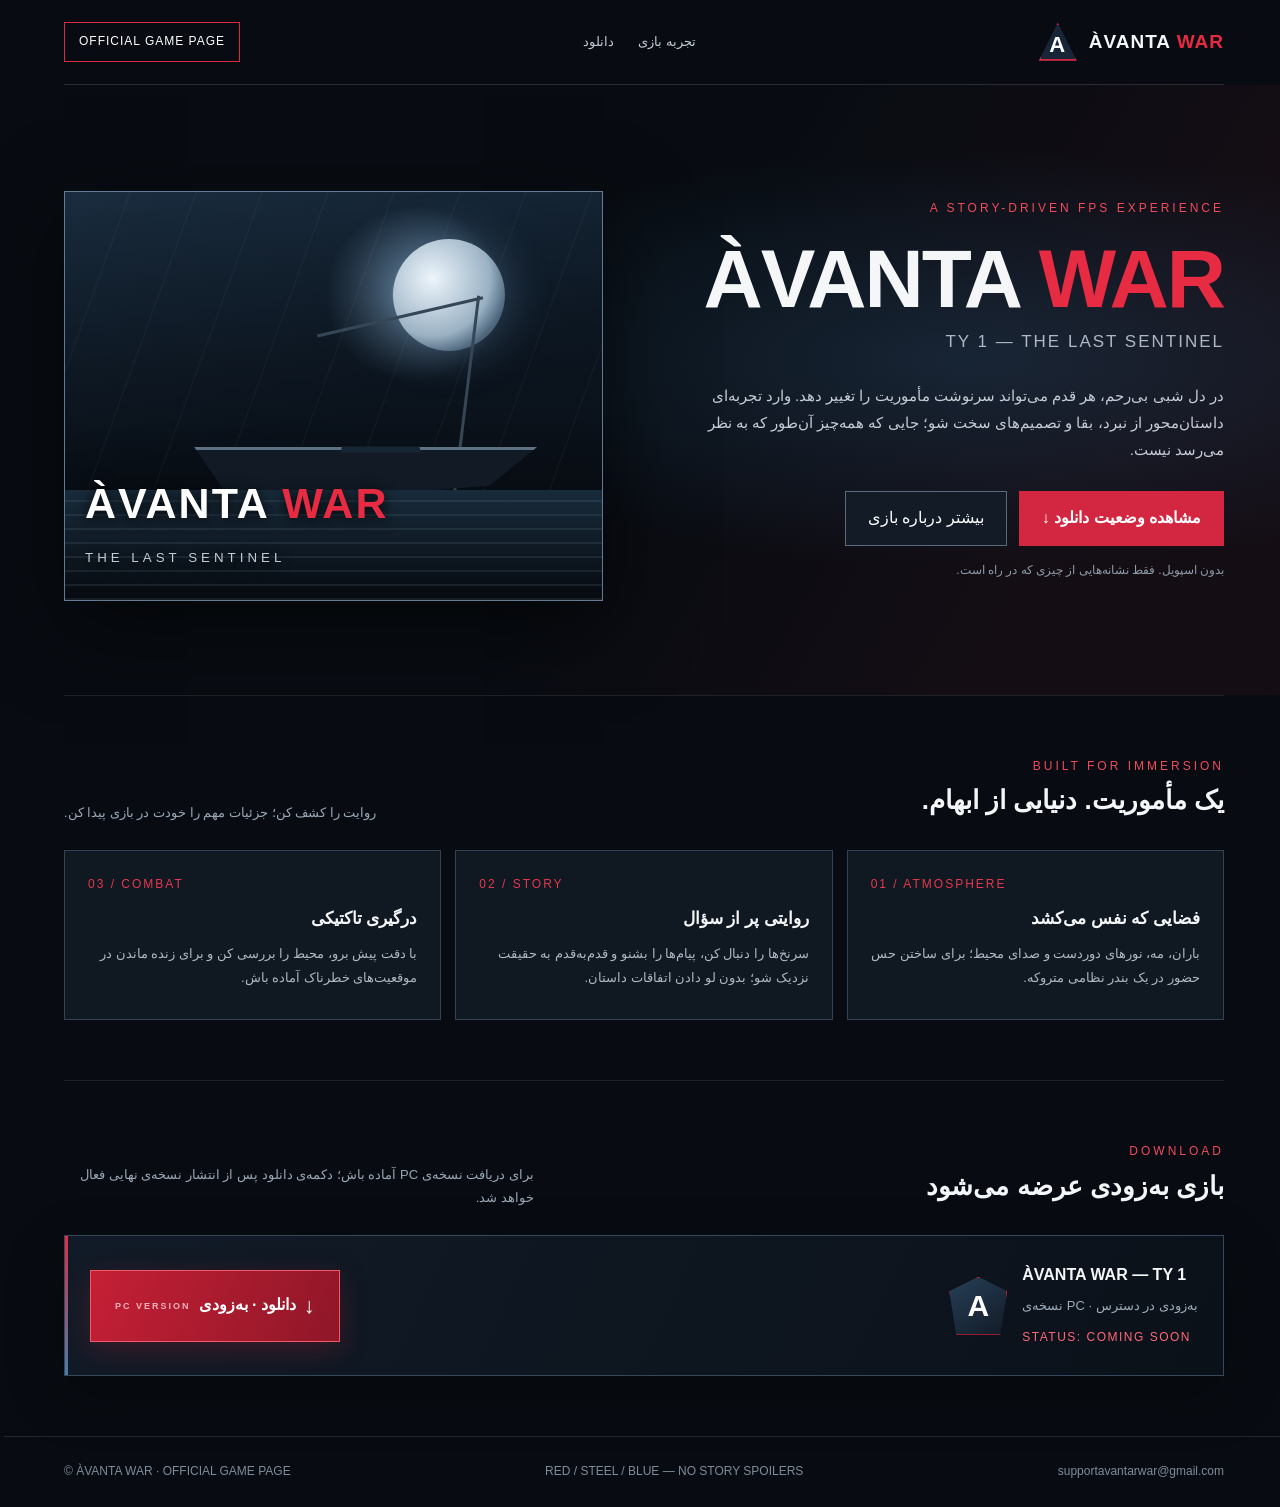
==== commit 893986df: "Rename index (1).html to index.html" ====
--- a/index.html
+++ b/index.html
@@ -1,159 +1,20 @@
-<!DOCTYPE html>
+<!doctype html>
 <html lang="fa" dir="rtl">
 <head>
-<meta charset="UTF-8">
-<meta name="viewport" content="width=device-width, initial-scale=1.0">
-<meta name="theme-color" content="#070b20">
-<title>سما B3 | کلاس فناوری</title>
+<meta charset="utf-8"><meta name="viewport" content="width=device-width,initial-scale=1"><meta name="theme-color" content="#080c12">
+<title>ÀVANTA WAR — The Last Sentinel</title>
 <style>
-@import url('https://fonts.googleapis.com/css2?family=Vazirmatn:wght@300;400;500;600;700;800;900&display=swap');
-:root{--bg:#070b20;--ink:#f5f7ff;--muted:#a9b5d6;--cyan:#59e4ff;--blue:#2788ff;--violet:#a86bff;--gold:#ffd978}
-*{box-sizing:border-box}
-html{scroll-behavior:smooth;scroll-padding-top:80px}
-body{margin:0;background:var(--bg);color:var(--ink);font-family:'Vazirmatn',Tahoma,sans-serif;overflow-x:hidden}
-a{color:inherit;text-decoration:none}
-button{font:inherit}
-#stars{position:fixed;inset:0;z-index:-3;width:100%;height:100%;pointer-events:none}
-.space-glow{position:fixed;inset:0;z-index:-2;pointer-events:none;background:radial-gradient(ellipse at 50% 0%,#172d67 0%,transparent 48%),radial-gradient(ellipse at 100% 60%,#30125344,transparent 40%),linear-gradient(#070b20,#080c21 65%,#10162d)}
-.nav{position:fixed;top:12px;left:50%;transform:translateX(-50%);width:min(1100px,calc(100% - 24px));display:flex;align-items:center;justify-content:space-between;gap:12px;padding:10px 15px;border:1px solid #ffffff20;border-radius:18px;background:#0a1028b8;backdrop-filter:blur(18px);z-index:20;box-shadow:0 12px 45px #0004}
-.brand{display:flex;align-items:center;gap:10px;font-weight:900;letter-spacing:-.5px}.brand-mark{display:grid;place-items:center;width:38px;height:38px;border-radius:13px;background:linear-gradient(145deg,#65eaff,#427bff 55%,#9b63ff);color:#061027;box-shadow:0 0 24px #3b9dff66;font-size:18px}
-.nav-links{display:flex;gap:20px;color:#c8d4f4;font-size:13px}.nav-links a:hover{color:var(--cyan)}
-.nav-pill{font-size:12px;background:#168dff24;border:1px solid #4ba8ff66;border-radius:999px;padding:8px 12px;color:#a9e4ff}
-.hero{min-height:100svh;position:relative;display:grid;place-items:center;text-align:center;padding:125px 20px 70px;isolation:isolate;overflow:hidden}
-.hero:before{content:"";position:absolute;width:min(78vw,690px);aspect-ratio:1;border-radius:50%;background:radial-gradient(circle at 35% 27%,#d6faff 0,#6adfff 4%,#3985d5 15%,#263b91 34%,#111638 57%,#080b20 70%);box-shadow:inset -35px -28px 75px #020416,0 0 100px #398aff55;top:12%;left:50%;transform:translateX(-50%);z-index:-1;animation:planetFloat 8s ease-in-out infinite}
-.hero:after{content:"";position:absolute;top:28%;left:50%;width:min(98vw,850px);height:min(32vw,240px);border:2px solid #89cfff9c;border-radius:50%;transform:translateX(-50%) rotate(-16deg);box-shadow:0 0 25px #43bfff55,inset 0 0 20px #43bfff33;z-index:-1;animation:ring 13s linear infinite}
-.hero-content{max-width:820px;position:relative;z-index:2}
-.eyebrow{display:inline-flex;align-items:center;gap:8px;padding:8px 13px;border:1px solid #8bdfff50;border-radius:999px;background:#081b3a8c;color:#b9f1ff;font-size:12px;letter-spacing:.3px;box-shadow:0 0 25px #3da7ff17}
-.live-dot{width:7px;height:7px;border-radius:50%;background:#5dffcf;box-shadow:0 0 12px #5dffcf;animation:pulse 1.6s infinite}
-h1{font-size:clamp(52px,10vw,112px);line-height:1.15;margin:25px 0 12px;font-weight:900;letter-spacing:-3px;text-shadow:0 0 36px #5daaff55}
-h1 span{background:linear-gradient(100deg,#fff 5%,#8ceeff 35%,#9da7ff 65%,#e4a7ff 95%);-webkit-background-clip:text;background-clip:text;color:transparent}
-.hero p{color:#d0d9f4;font-size:clamp(15px,2.3vw,19px);line-height:2;max-width:600px;margin:0 auto}
-.hero-actions{display:flex;justify-content:center;gap:12px;flex-wrap:wrap;margin-top:27px}
-.btn{border:1px solid #ffffff30;border-radius:14px;padding:13px 20px;cursor:pointer;transition:.25s;display:inline-flex;align-items:center;gap:9px;font-weight:700;font-size:14px}
-.btn-primary{background:linear-gradient(110deg,#55e7ff,#4a8cff 60%,#9a6bff);color:#061027;border:0;box-shadow:0 10px 35px #318dff55}.btn-secondary{background:#ffffff0a;color:#edf3ff;backdrop-filter:blur(10px)}
-.btn:hover{transform:translateY(-4px);filter:brightness(1.12)}
-.scroll-cue{position:absolute;bottom:25px;display:flex;flex-direction:column;align-items:center;gap:8px;color:#9ba9d1;font-size:11px;letter-spacing:1px;animation:bob 2s infinite}
-.mouse{width:22px;height:34px;border:1px solid #9bc9ff80;border-radius:14px;display:grid;place-items:start center;padding-top:6px}.mouse:after{content:"";width:3px;height:7px;background:#83e9ff;border-radius:5px;animation:scrollDot 1.3s infinite}
-.section{width:min(1100px,calc(100% - 32px));margin:0 auto;padding:95px 0;position:relative}
-.section-head{text-align:center;margin-bottom:35px}.kicker{color:var(--cyan);font-size:12px;letter-spacing:2px;font-weight:800}.section h2{font-size:clamp(29px,5vw,48px);margin:10px 0 8px;letter-spacing:-1px}.section-head p{color:var(--muted);line-height:1.9;margin:0}
-.teacher-wrap{display:flex;justify-content:center}
-.teacher-card{position:relative;overflow:hidden;width:min(570px,100%);padding:25px;border-radius:26px;border:1px solid #63aaff8a;background:linear-gradient(135deg,#1278ff38,#0e1837d9 65%);box-shadow:0 18px 60px #087aff23,inset 0 1px #ffffff1b;display:flex;align-items:center;gap:20px;transform-style:preserve-3d;transition:transform .25s}
-.teacher-card:before{content:"";position:absolute;inset:-80% auto auto -20%;width:250px;height:250px;background:#168dff25;filter:blur(20px);border-radius:50%}
-.teacher-avatar{flex:0 0 82px;width:82px;height:82px;border-radius:24px;display:grid;place-items:center;font-size:35px;background:linear-gradient(145deg,#69dfff,#2776ff);box-shadow:0 0 35px #318dff66;color:#06142e;border:1px solid #c0f5ff}
-.teacher-info{position:relative;flex:1}.teacher-label{font-size:11px;color:#83dfff;font-weight:800;letter-spacing:1px}.teacher-info h3{font-size:25px;margin:4px 0}.teacher-info p{font-size:13px;color:#b9c9eb;margin:0;line-height:1.8}.verified{position:absolute;top:0;left:0;color:#78e7ff;background:#5acaff17;border:1px solid #5acaff45;border-radius:999px;padding:5px 9px;font-size:10px}
-.members-grid{display:grid;grid-template-columns:repeat(3,1fr);gap:15px}
-.member{position:relative;min-height:145px;padding:20px;border:1px solid #ffffff18;border-radius:21px;background:linear-gradient(145deg,#ffffff0d,#ffffff04);overflow:hidden;transition:transform .3s,border-color .3s,background .3s;transform-style:preserve-3d}
-.member:before{content:"";position:absolute;inset:auto -40px -70px auto;width:130px;height:130px;background:var(--accent,#4f91ff);opacity:.11;filter:blur(35px);border-radius:50%;transition:.3s}
-.member:hover{transform:translateY(-7px) rotateX(2deg);border-color:var(--accent,#5ce2ff88);background:#ffffff0d}.member:hover:before{opacity:.3}
-.member-top{display:flex;align-items:center;justify-content:space-between;gap:10px;position:relative}.avatar{width:49px;height:49px;display:grid;place-items:center;border-radius:16px;background:linear-gradient(145deg,color-mix(in srgb,var(--accent,#5ce2ff) 50%,#101a3b),#10152e);border:1px solid color-mix(in srgb,var(--accent,#5ce2ff) 50%,transparent);font-size:21px;box-shadow:0 5px 22px color-mix(in srgb,var(--accent,#5ce2ff) 15%,transparent)}
-.member-num{font-size:11px;color:#8493ba;letter-spacing:1px}.member h3{position:relative;font-size:17px;margin:13px 0 2px}.member p{position:relative;color:#8f9fc7;font-size:11px;margin:0}
-.python{border-color:#9c6dff7a;background:linear-gradient(135deg,#a45aff16,#ffffff04)}.python .avatar{background:linear-gradient(145deg,#d4a7ff,#8748ff);color:#1b0a38}.python .tag{color:#d4a7ff;background:#a45aff20;border-color:#a45aff55}
-.tag{display:inline-block;font-size:10px;border:1px solid #ffffff20;border-radius:999px;padding:5px 8px;color:#b9c8ed;background:#ffffff08}
-.exit-scene{height:450px;position:relative;overflow:hidden;border-radius:28px;border:1px solid #ffffff16;background:linear-gradient(#090e27,#101c3b 62%,#29395b);perspective:800px;isolation:isolate}
-.exit-stars{position:absolute;inset:0;background-image:radial-gradient(#fff 1px,transparent 1.5px),radial-gradient(#8edfff 1px,transparent 1.5px);background-size:67px 67px,113px 113px;background-position:0 0,30px 25px;opacity:.5;animation:starsDrift 24s linear infinite}
-.school-building{position:absolute;bottom:0;left:50%;transform:translateX(-50%);width:min(85%,720px);height:340px;background:linear-gradient(90deg,#1b2a4b,#293d61 50%,#172745);clip-path:polygon(10% 14%,50% 0,90% 14%,100% 100%,0 100%);border:1px solid #6d8dbb}
-.school-roof{position:absolute;top:17%;left:50%;transform:translateX(-50%);width:65%;height:12px;background:#6f9bc9;box-shadow:0 0 25px #6dbdff33}
-.school-sign{position:absolute;top:23%;left:50%;transform:translateX(-50%);white-space:nowrap;background:#0b1630;border:1px solid #83d5ff66;color:#a9edff;border-radius:9px;padding:8px 18px;font-weight:800;letter-spacing:1px;box-shadow:0 0 25px #36a7ff22}
-.school-windows{position:absolute;top:38%;left:50%;transform:translateX(-50%);width:65%;display:grid;grid-template-columns:repeat(4,1fr);gap:12px}
-.school-windows span{height:54px;background:linear-gradient(135deg,#5ee8ff6e,#4679cc55);border:1px solid #9edfff55;box-shadow:inset 0 0 20px #6ce2ff22}
-.door-frame{position:absolute;bottom:0;left:50%;transform:translateX(-50%);width:155px;height:190px;border:8px solid #7e9bc0;border-bottom:0;border-radius:75px 75px 0 0;background:#030817;box-shadow:0 0 40px #58baff2b}
-.door{position:absolute;inset:9px 9px 0;background:linear-gradient(110deg,#142e53,#0b1830);border:1px solid #8bc9ff66;border-bottom:0;border-radius:62px 62px 0 0;transform-origin:right center;animation:doorOpen 5s ease-in-out infinite}
-.door:after{content:"";position:absolute;top:52%;right:12px;width:6px;height:6px;background:#8cecff;border-radius:50%;box-shadow:0 0 12px #8cecff}
-.exit-light{position:absolute;bottom:0;left:50%;transform:translateX(-50%);width:360px;height:130px;background:radial-gradient(ellipse,#6fdcff35,transparent 70%);filter:blur(10px)}
-.scene-caption{position:absolute;top:28px;left:20px;right:20px;text-align:center;z-index:3}.scene-caption h3{font-size:clamp(20px,4vw,30px);margin:0 0 7px}.scene-caption p{font-size:12px;color:#b8c8e8;margin:0}
-.scene-bottom{position:absolute;bottom:14px;left:0;right:0;text-align:center;color:#9baed1;font-size:11px;z-index:3}
-.cheat-section{padding:60px 0 95px}
-.cheat-stage{position:relative;min-height:300px;display:grid;place-items:center;overflow:hidden;border:1px solid #9c77ff50;border-radius:30px;background:radial-gradient(ellipse at 50% 50%,#4d1d8c66,transparent 55%),linear-gradient(135deg,#110d2c,#0b1028 70%);box-shadow:inset 0 0 80px #9d4cff0b}
-.chaos-orbit{position:absolute;width:220px;height:220px;border:1px dashed #be8aff66;border-radius:50%;animation:spin 12s linear infinite}.chaos-orbit:before,.chaos-orbit:after{content:"";position:absolute;width:12px;height:12px;border-radius:50%;background:#b991ff;box-shadow:0 0 20px #c6a1ff;top:18px;left:24px}.chaos-orbit:after{top:auto;left:auto;bottom:25px;right:18px;background:#5be9ff}
-.chaos-content{position:relative;text-align:center;padding:35px 15px;z-index:2}.glitch-label{color:#c9a2ff;font-size:11px;letter-spacing:3px;font-weight:900}.chaos-name{font-size:clamp(32px,7vw,66px);font-weight:900;line-height:1.25;margin:15px 0;background:linear-gradient(90deg,#fff,#d0a2ff,#64edff,#fff);background-size:250%;-webkit-background-clip:text;background-clip:text;color:transparent;animation:gradientFlow 3s linear infinite,glitch 4s infinite;text-shadow:0 0 40px #b16aff22}
-.chaos-sub{font-size:13px;color:#b8c3e4}.scanline{position:absolute;left:0;right:0;height:2px;background:linear-gradient(90deg,transparent,#b891ff,transparent);opacity:.5;animation:scan 5s linear infinite}
-.footer{position:relative;overflow:hidden;text-align:center;padding:55px 20px 35px;border-top:1px solid #ffffff15;background:linear-gradient(180deg,#0b102800,#11162d)}
-.footer-orb{width:110px;height:110px;border-radius:50%;margin:0 auto 20px;background:radial-gradient(circle at 30% 25%,#c4f8ff,#4d95ff 35%,#422c94 70%,#0a1028);box-shadow:0 0 50px #508cff44;animation:planetFloat 6s ease-in-out infinite}
-.footer h2{font-size:clamp(23px,4vw,36px);margin:0 0 8px}.footer h2 span{color:#6fe7ff}.footer p{color:#99a8cc;font-size:12px;line-height:2;margin:0}.credit{display:inline-flex;align-items:center;gap:8px;margin-top:22px;padding:11px 16px;border-radius:14px;border:1px solid #6adfff3d;background:#5de8ff0a;color:#c7f5ff;font-size:13px}.copyright{margin-top:30px!important;font-size:10px!important;color:#69789e!important}
-.reveal{opacity:0;transform:translateY(35px) scale(.98);transition:opacity .8s ease,transform .8s cubic-bezier(.2,.75,.2,1)}.reveal.visible{opacity:1;transform:translateY(0) scale(1)}
-#progress{position:fixed;top:0;right:0;height:3px;width:0;background:linear-gradient(90deg,#9d6aff,#5deaff);z-index:40;box-shadow:0 0 12px #5deaff}
-#toTop{position:fixed;bottom:18px;left:18px;z-index:15;width:43px;height:43px;border-radius:15px;border:1px solid #ffffff2b;background:#101a35cc;color:#c7f6ff;backdrop-filter:blur(12px);cursor:pointer;opacity:0;pointer-events:none;transition:.3s}#toTop.show{opacity:1;pointer-events:auto}
-@keyframes planetFloat{0%,100%{margin-top:0}50%{margin-top:-17px}}
-@keyframes ring{0%{transform:translateX(-50%) rotate(-16deg)}50%{transform:translateX(-50%) rotate(-9deg)}100%{transform:translateX(-50%) rotate(-16deg)}}
-@keyframes pulse{50%{opacity:.35;transform:scale(.75)}}@keyframes bob{50%{transform:translateY(6px)}}@keyframes scrollDot{0%{transform:translateY(0);opacity:1}100%{transform:translateY(10px);opacity:0}}
-@keyframes starsDrift{to{background-position:0 700px,30px 725px}}@keyframes doorOpen{0%,20%,100%{transform:perspective(500px) rotateY(0)}40%,75%{transform:perspective(500px) rotateY(-65deg)}}
-@keyframes spin{to{transform:rotate(360deg)}}@keyframes gradientFlow{to{background-position:250% center}}
-@keyframes glitch{0%,92%,100%{transform:translateX(0)}93%{transform:translateX(2px)}95%{transform:translateX(-2px)}97%{transform:translateX(1px)}}
-@keyframes scan{0%{top:-5%}100%{top:105%}}
-@media(max-width:760px){.nav-links{display:none}.nav{padding:8px 10px}.hero{padding-top:120px}.hero:before{width:95vw;top:17%}.hero:after{top:31%;width:110vw;height:26vw}.section{padding:70px 0}.members-grid{grid-template-columns:repeat(2,minmax(0,1fr));gap:11px}.member{padding:15px;min-height:136px}.member h3{font-size:15px}.teacher-card{padding:18px;gap:14px}.teacher-avatar{width:66px;height:66px;flex-basis:66px;font-size:28px;border-radius:20px}.verified{position:static;display:inline-block;margin-bottom:5px}.teacher-info h3{font-size:22px}.exit-scene{height:390px}.school-building{width:100%;height:285px}.school-windows{gap:6px}.school-windows span{height:40px}.door-frame{height:155px;width:125px}.scene-caption{top:22px}.scene-caption p{max-width:280px;margin:auto;line-height:1.8}.chaos-stage{min-height:280px}}
-@media(max-width:390px){.members-grid{grid-template-columns:1fr}.member{min-height:auto}.member-top{justify-content:flex-start}.member-num{margin-right:auto}.member h3{margin-top:9px}.hero-actions .btn{width:100%;justify-content:center}.brand{font-size:13px}.nav-pill{font-size:10px;padding:7px 9px}}
-@media(prefers-reduced-motion:reduce){*,*:before,*:after{animation-duration:.01ms!important;animation-iteration-count:1!important;scroll-behavior:auto!important;transition-duration:.01ms!important}}
-</style>
-</head>
-<body>
-<div id="progress"></div><canvas id="stars" aria-hidden="true"></canvas><div class="space-glow"></div>
-<nav class="nav">
-  <a class="brand" href="#home"><span class="brand-mark">✦</span><span>سما <b>B3</b></span></a>
-  <div class="nav-links"><a href="#teacher">معلم کلاس</a><a href="#members">اعضای کلاس</a><a href="#exit">خروج از مدرسه</a></div>
-  <a class="nav-pill" href="#members">کلاس فناوری ↗</a>
-</nav>
-<main>
-<section class="hero" id="home">
-  <div class="hero-content">
-    <div class="eyebrow"><span class="live-dot"></span> یک کلاس معمولی نیست؛ شروع یک ماجراجویی است</div>
-    <h1><span>سما B3</span></h1>
-    <p>به دنیای کلاس فناوری خوش اومدی؛ جایی که ایده‌ها روشن می‌شن، خلاقیت پرواز می‌کنه و آینده از همین‌جا شروع می‌شه.</p>
-    <div class="hero-actions"><a class="btn btn-primary" href="#teacher">🚀 ورود به کهکشان کلاس</a><a class="btn btn-secondary" href="#members">👨‍🚀 آشنایی با اعضا</a></div>
-  </div>
-  <div class="scroll-cue"><span>به مسیر ادامه بده</span><span class="mouse"></span></div>
-</section>
-<section class="section" id="teacher">
-  <div class="section-head reveal"><span class="kicker">MISSION CONTROL</span><h2>فرماندهٔ کلاس</h2><p>کسی که مسیر یادگیری رو روشن می‌کنه.</p></div>
-  <div class="teacher-wrap reveal"><article class="teacher-card" id="teacherCard"><div class="teacher-avatar">🧑‍🏫</div><div class="teacher-info"><span class="verified">✦ راهبر کلاس</span><div class="teacher-label">TECHNOLOGY CLASS</div><h3>آقای عامل</h3><p>معلم کلاس فناوری سما B3<br>هدایت مأموریت‌های علمی و خلاقانه</p></div></article></div>
-</section>
-<section class="section" id="members">
-  <div class="section-head reveal"><span class="kicker">CREW MEMBERS</span><h2>اعضای مأموریت سما B3</h2><p>هر نفر یک شخصیت؛ کنار هم یک تیم فضایی.</p></div>
-  <div class="members-grid">
-    <article class="member reveal" style="--accent:#58dfff"><div class="member-top"><div class="avatar">⚡</div><span class="member-num">CREW 01</span></div><h3>امیرحسین</h3><p>عضو خدمهٔ کلاس</p></article>
-    <article class="member reveal" style="--accent:#ffbb70"><div class="member-top"><div class="avatar">🧩</div><span class="member-num">CREW 02</span></div><h3>مفید</h3><p>عضو خدمهٔ کلاس</p></article>
-    <article class="member reveal" style="--accent:#ff7fae"><div class="member-top"><div class="avatar">🛸</div><span class="member-num">CREW 03</span></div><h3>رظا غار</h3><p>عضو خدمهٔ کلاس</p></article>
-    <article class="member reveal" style="--accent:#75ffca"><div class="member-top"><div class="avatar">🌠</div><span class="member-num">CREW 04</span></div><h3>امیر وطن</h3><p>عضو خدمهٔ کلاس</p></article>
-    <article class="member reveal" style="--accent:#b4a0ff"><div class="member-top"><div class="avatar">🎯</div><span class="member-num">CREW 05</span></div><h3>مایل</h3><p>عضو خدمهٔ کلاس</p></article>
-    <article class="member reveal" style="--accent:#ffda76"><div class="member-top"><div class="avatar">▶</div><span class="member-num">CREW 06</span></div><h3>الی یوتیوب</h3><p>عضو خدمهٔ کلاس</p></article>
-    <article class="member reveal" style="--accent:#78a7ff"><div class="member-top"><div class="avatar">🧭</div><span class="member-num">CREW 07</span></div><h3>سرابی</h3><p>عضو خدمهٔ کلاس</p></article>
-    <article class="member reveal python" style="--accent:#b279ff"><div class="member-top"><div class="avatar">🐍</div><span class="member-num">CREW 08</span></div><h3>مهر پرور</h3><p><span class="tag">بنفش پایتون‌نویس کلاس</span></p></article>
-    <article class="member reveal" style="--accent:#ff8e73"><div class="member-top"><div class="avatar">🚀</div><span class="member-num">CREW 09</span></div><h3>قودو</h3><p>عضو خدمهٔ کلاس</p></article>
-  </div>
-</section>
-<section class="section" id="exit">
-  <div class="section-head reveal"><span class="kicker">THE GREAT ESCAPE</span><h2>از کهکشان کلاس تا دنیای بیرون</h2><p>آروم اسکرول کن… انگار داری از درِ مدرسه بیرون میای.</p></div>
-  <div class="exit-scene reveal">
-    <div class="exit-stars"></div><div class="scene-caption"><h3>مأموریت امروز کامل شد؟</h3><p>درهای مدرسه باز می‌شن؛ ماجراجویی بعدی بیرون از اینجاست.</p></div>
-    <div class="school-building"><div class="school-roof"></div><div class="school-sign">مدرسهٔ سما · B3</div><div class="school-windows"><span></span><span></span><span></span><span></span></div><div class="door-frame"><div class="door"></div></div></div>
-    <div class="exit-light"></div><div class="scene-bottom">SCROLL TO THE NEXT UNIVERSE ↓</div>
-  </div>
-</section>
-<section class="section cheat-section" id="surprise">
-  <div class="section-head reveal"><span class="kicker">UNEXPECTED ENCOUNTER</span><h2>یه لحظه… یه نفر داره میاد! 👀</h2><p>سیستم داره یک ورود ویژه رو آماده می‌کنه.</p></div>
-  <div class="cheat-stage reveal"><div class="scanline"></div><div class="chaos-orbit"></div><div class="chaos-content"><div class="glitch-label">⚠ INCOMING LEGEND ⚠</div><div class="chaos-name">امیررضا چیت کد</div><p class="chaos-sub">ورود ویژه شناسایی شد • سطح انرژی: غیرقابل پیش‌بینی</p></div></div>
-</section>
-</main>
-<footer class="footer">
-  <div class="footer-orb"></div><h2>پایان این صفحه، <span>شروع ایده‌های بزرگه.</span></h2><p>ساخته‌شده برای کلاس فناوری سما B3<br>با کمی خلاقیت، کلی کد و یک عالمه خیال‌پردازی.</p>
-  <div class="credit">✦ سازندهٔ سایت: <strong>امیرمحمد میرزازاده</strong></div>
-  <p class="copyright">© سما B3 · کلاس فناوری · ساخته‌شده با خلاقیت</p>
-</footer>
-<button id="toTop" aria-label="بازگشت به بالا" title="بازگشت به بالا">↑</button>
-<script>
-(() => {
- const canvas=document.getElementById('stars'),ctx=canvas.getContext('2d');
- let w=0,h=0,stars=[],raf=0;
- function resize(){w=canvas.width=innerWidth*devicePixelRatio;h=canvas.height=innerHeight*devicePixelRatio;canvas.style.width=innerWidth+'px';canvas.style.height=innerHeight+'px';ctx.setTransform(devicePixelRatio,0,0,devicePixelRatio,0,0);stars=Array.from({length:Math.min(160,Math.floor(innerWidth/7))},()=>({x:Math.random()*innerWidth,y:Math.random()*innerHeight,r:Math.random()*1.4+.2,a:Math.random()*.7+.15,s:Math.random()*.22+.04,p:Math.random()*6.28}));}
- function draw(){ctx.clearRect(0,0,innerWidth,innerHeight);for(const s of stars){s.p+=.015;ctx.globalAlpha=s.a*(.7+.3*Math.sin(s.p));ctx.fillStyle='#d9f5ff';ctx.beginPath();ctx.arc(s.x,s.y,s.r,0,Math.PI*2);ctx.fill();s.y-=s.s;if(s.y<0){s.y=innerHeight;s.x=Math.random()*innerWidth;}}ctx.globalAlpha=1;raf=requestAnimationFrame(draw);}
- resize();draw();addEventListener('resize',resize);
- const observer=new IntersectionObserver(entries=>entries.forEach(e=>{if(e.isIntersecting){e.target.classList.add('visible');observer.unobserve(e.target)}}),{threshold:.12});
- document.querySelectorAll('.reveal').forEach(el=>observer.observe(el));
- const progress=document.getElementById('progress'),topBtn=document.getElementById('toTop');
- function onScroll(){const max=document.documentElement.scrollHeight-innerHeight;progress.style.width=(max>0?scrollY/max*100:0)+'%';topBtn.classList.toggle('show',scrollY>500);}
- addEventListener('scroll',onScroll,{passive:true});onScroll();topBtn.addEventListener('click',()=>scrollTo({top:0,behavior:'smooth'}));
- const card=document.getElementById('teacherCard');
- if(matchMedia('(hover:hover) and (pointer:fine)').matches){card.addEventListener('pointermove',e=>{const r=card.getBoundingClientRect(),x=(e.clientX-r.left)/r.width-.5,y=(e.clientY-r.top)/r.height-.5;card.style.transform=`perspective(900px) rotateY(${x*7}deg) rotateX(${-y*7}deg) translateY(-3px)`});card.addEventListener('pointerleave',()=>card.style.transform='');}
-})();
-</script>
-</body>
-</html>
+:root{--red:#d32640;--blue:#294b68;--bg:#080c12;--panel:#101822;--muted:#aeb8c4;--white:#f4f6f8}*{box-sizing:border-box}html{scroll-behavior:smooth}body{margin:0;background:var(--bg);color:var(--white);font-family:Tahoma,Arial,sans-serif;line-height:1.8}a{color:inherit;text-decoration:none}button{font:inherit}.wrap{width:min(1160px,92%);margin:auto}
+.loader{position:fixed;inset:0;z-index:99;display:grid;place-items:center;background:#06090e;transition:opacity .7s,visibility .7s}.loader.done{opacity:0;visibility:hidden;pointer-events:none}.loader-inner{text-align:center;width:min(360px,82vw);direction:ltr}.loader-emblem{width:76px;height:86px;margin:0 auto 24px;display:grid;place-items:center;clip-path:polygon(50% 0,100% 25%,88% 100%,12% 100%,0 25%);background:linear-gradient(145deg,#294b68,#111923);color:white;font-size:42px;font-weight:900;filter:drop-shadow(0 0 22px #c51f3570);animation:pulse 1.5s ease-in-out infinite}.loader-name{font-size:20px;font-weight:900;letter-spacing:3px}.loader-name span,h1 span,.poster-title span{color:#e72b43}.loader-sub{font-size:10px;letter-spacing:4px;color:#8c9aaa;margin-top:7px}.loader-track{height:3px;background:#1b2937;margin-top:30px;overflow:hidden}.loader-track span{display:block;height:100%;width:35%;background:linear-gradient(90deg,#c51f35,#7bb5e3);box-shadow:0 0 16px #d52b43;animation:sweep 1.15s ease-in-out infinite}.loader-status{margin-top:12px;color:#8795a5;font-size:10px;letter-spacing:2px}@keyframes sweep{from{transform:translateX(290%)}to{transform:translateX(-20%)}}@keyframes pulse{50%{transform:translateY(-4px);filter:drop-shadow(0 0 32px #c51f35a0)}}
+.topbar{display:flex;align-items:center;justify-content:space-between;gap:18px;padding:22px 0;border-bottom:1px solid #ffffff22;position:relative;z-index:2}.brand{display:flex;align-items:center;gap:12px;font-weight:900;letter-spacing:1px;direction:ltr}.mark{width:38px;height:38px;display:grid;place-items:center;border:2px solid var(--red);color:white;font-size:22px;font-weight:900;clip-path:polygon(50% 0,100% 100%,0 100%);background:#172536}.brand span{font-size:19px}.brand b{color:#e52a42}.nav{display:flex;gap:24px;color:#c3ccd6;font-size:13px}.pill{border:1px solid #d72a40;color:white;padding:8px 14px;font-size:12px;letter-spacing:1px;direction:ltr}
+.hero{min-height:610px;display:grid;grid-template-columns:1.05fr .95fr;align-items:center;gap:25px;padding:64px 0 52px;position:relative}.hero:before{content:"";position:absolute;inset:0 -5vw;pointer-events:none;background:radial-gradient(ellipse at 76% 45%,#24496766 0,transparent 44%),linear-gradient(120deg,transparent 50%,#c51f3510 80%)}.hero-copy{position:relative;z-index:1}.eyebrow{color:#f04b5d;font-size:12px;letter-spacing:3px;direction:ltr;text-align:right}h1{font-size:clamp(44px,7vw,82px);line-height:1.08;letter-spacing:-2px;margin:15px 0 4px;direction:ltr;text-align:right}.subtitle{font-size:17px;color:#aeb8c4;letter-spacing:2px;direction:ltr;text-align:right;margin-bottom:22px}.lead{color:#c5ccd5;max-width:560px;font-size:15px;margin:24px 0 28px}.actions{display:flex;flex-wrap:wrap;gap:12px}.btn{cursor:pointer;border:1px solid #5b6a7a;padding:12px 22px;color:white;background:#121b26;transition:.2s;display:inline-flex;align-items:center;justify-content:center;gap:8px}.btn.primary{background:var(--red);border-color:var(--red);font-weight:800}.btn:hover{transform:translateY(-2px);filter:brightness(1.12)}.poster{position:relative;min-height:410px;border:1px solid #627b92;overflow:hidden;background:linear-gradient(180deg,#111d2a55,#06090ed9),radial-gradient(circle at 65% 25%,#b7d6ef 0 4%,#6c8eaa 5%,transparent 19%),linear-gradient(165deg,#1e3449,#0c1825 55%,#111923);box-shadow:0 25px 80px #0009}.poster:before{content:"";position:absolute;inset:0;background:repeating-linear-gradient(110deg,transparent 0 60px,#ffffff07 61px 62px),linear-gradient(180deg,transparent 55%,#05070bd9)}.moon{position:absolute;width:112px;height:112px;border-radius:50%;top:47px;right:18%;background:radial-gradient(circle at 35% 35%,#edf5fc,#9bb2c4 56%,#4c657b 75%);box-shadow:0 0 48px #86b6e555}.crane{position:absolute;bottom:105px;width:3px;height:200px;background:#354657;transform:rotate(7deg);right:25%}.crane:before{content:"";position:absolute;top:0;right:-3px;width:170px;height:3px;background:#354657;transform:rotate(-20deg);transform-origin:right}.ship{position:absolute;bottom:93px;right:12%;width:64%;height:60px;background:#111a25;clip-path:polygon(0 0,100% 0,86% 65%,12% 100%);border-top:3px solid #5c7184}.ship:before{content:"";position:absolute;top:-32px;right:34%;width:80px;height:35px;background:#172635;clip-path:polygon(0 100%,8% 0,90% 0,100% 100%)}.water{position:absolute;bottom:0;height:110px;width:100%;background:repeating-linear-gradient(0deg,#7d9bb322 0 2px,transparent 2px 14px),linear-gradient(#182b3b,#070a0f)}.poster-title{position:absolute;bottom:28px;left:20px;right:20px;direction:ltr;text-align:left;color:white;text-shadow:0 2px 14px #000}.poster-title strong{display:block;font-size:clamp(25px,4vw,43px);letter-spacing:2px}.poster-title small{letter-spacing:4px;color:#c2ccd6}
+.section{padding:60px 0;border-top:1px solid #ffffff17}.section-head{display:flex;justify-content:space-between;align-items:end;gap:20px;margin-bottom:26px}.section h2{font-size:26px;margin:0}.section-head p{margin:0;color:#9aa8b6;font-size:13px;max-width:470px}.features{display:grid;grid-template-columns:repeat(3,1fr);gap:14px}.feature{padding:23px;background:var(--panel);border:1px solid #334354;min-height:170px}.num{color:#e6384e;font-size:12px;letter-spacing:2px;direction:ltr}.feature h3{margin:8px 0;font-size:17px}.feature p{margin:0;color:#aeb8c3;font-size:13px}
+.download-panel{display:flex;justify-content:space-between;align-items:center;gap:20px;padding:25px;border:1px solid #34495d;background:linear-gradient(115deg,#111b27,#0b1119);box-shadow:0 18px 55px #0005;position:relative;overflow:hidden}.download-panel:before{content:"";position:absolute;inset:0 auto 0 0;width:3px;background:linear-gradient(180deg,#e52b43,#497da8)}.store-brand{display:flex;align-items:center;gap:15px;direction:ltr;position:relative}.store-mark{width:58px;height:58px;display:grid;place-items:center;background:linear-gradient(145deg,#263f58,#121b26);border:1px solid #c51f35;color:white;font-size:30px;font-weight:900;clip-path:polygon(50% 0,100% 25%,88% 100%,12% 100%,0 25%);box-shadow:0 0 28px #c51f3530}.download-panel p{margin:4px 0;color:#9daab8;font-size:13px}.download-tag{color:#ff6879;font-size:12px;direction:ltr;letter-spacing:1.5px}.download-disabled{position:relative;min-width:205px;padding:15px 24px;background:linear-gradient(110deg,#c51f35,#8f1728);border:1px solid #f05a6b;color:white;cursor:not-allowed;font-weight:900;box-shadow:0 8px 28px #c51f3540}.download-disabled:after{content:"PC VERSION";display:block;font-size:9px;letter-spacing:2px;color:#ffd6dc;opacity:.8}.download-disabled span{font-size:22px}footer{border-top:1px solid #ffffff1c;padding:24px 0;color:#7f8c99;font-size:12px}.foot{display:flex;justify-content:space-between;gap:18px;flex-wrap:wrap;direction:ltr}@media(max-width:760px){.nav{display:none}.hero{grid-template-columns:1fr;padding:44px 0;min-height:unset}.poster{min-height:330px;grid-row:1}.features{grid-template-columns:1fr}.section-head{display:block}.section-head p{margin-top:8px}h1{font-size:54px}.download-panel{align-items:stretch;flex-direction:column}.download-panel .btn{width:100%}.foot{flex-direction:column}}@media(prefers-reduced-motion:reduce){*,*:before,*:after{animation-duration:.01ms!important;scroll-behavior:auto!important;transition-duration:.01ms!important}}
+</style></head><body>
+<div class="loader" id="siteLoader" aria-label="Loading ÀVANTA WAR"><div class="loader-inner"><div class="loader-emblem">A</div><div class="loader-name">ÀVANTA <span>WAR</span></div><div class="loader-sub">THE LAST SENTINEL</div><div class="loader-track"><span></span></div><div class="loader-status">INITIALIZING MISSION SYSTEMS</div></div></div>
+<div id="app"><header class="wrap topbar"><a class="brand" href="#top" aria-label="ÀVANTA WAR home"><div class="mark">A</div><span>ÀVANTA <b>WAR</b></span></a><nav class="nav"><a href="#experience">تجربه بازی</a><a href="#download">دانلود</a></nav><span class="pill">OFFICIAL GAME PAGE</span></header>
+<main id="top" class="wrap"><section class="hero"><div class="hero-copy"><div class="eyebrow">A STORY-DRIVEN FPS EXPERIENCE</div><h1>ÀVANTA <span>WAR</span></h1><div class="subtitle">TY 1 — THE LAST SENTINEL</div><p class="lead">در دل شبی بی‌رحم، هر قدم می‌تواند سرنوشت مأموریت را تغییر دهد. وارد تجربه‌ای داستان‌محور از نبرد، بقا و تصمیم‌های سخت شو؛ جایی که همه‌چیز آن‌طور که به نظر می‌رسد نیست.</p><div class="actions"><a class="btn primary" href="#download">مشاهده وضعیت دانلود ↓</a><a class="btn" href="#experience">بیشتر درباره بازی</a></div><p style="font-size:12px;color:#8e9ba8;margin-top:14px">بدون اسپویل. فقط نشانه‌هایی از چیزی که در راه است.</p></div><div class="poster" role="img" aria-label="نمای گرافیکی از بندر نظامی در شب، ماه و کشتی جنگی"><div class="moon"></div><div class="crane"></div><div class="ship"></div><div class="water"></div><div class="poster-title"><strong>ÀVANTA <span>WAR</span></strong><small>THE LAST SENTINEL</small></div></div></section>
+<section id="experience" class="section"><div class="section-head"><div><div class="eyebrow">BUILT FOR IMMERSION</div><h2>یک مأموریت. دنیایی از ابهام.</h2></div><p>روایت را کشف کن؛ جزئیات مهم را خودت در بازی پیدا کن.</p></div><div class="features"><article class="feature"><div class="num">01 / ATMOSPHERE</div><h3>فضایی که نفس می‌کشد</h3><p>باران، مه، نورهای دوردست و صدای محیط؛ برای ساختن حس حضور در یک بندر نظامی متروکه.</p></article><article class="feature"><div class="num">02 / STORY</div><h3>روایتی پر از سؤال</h3><p>سرنخ‌ها را دنبال کن، پیام‌ها را بشنو و قدم‌به‌قدم به حقیقت نزدیک شو؛ بدون لو دادن اتفاقات داستان.</p></article><article class="feature"><div class="num">03 / COMBAT</div><h3>درگیری تاکتیکی</h3><p>با دقت پیش برو، محیط را بررسی کن و برای زنده ماندن در موقعیت‌های خطرناک آماده باش.</p></article></div></section>
+<section id="download" class="section"><div class="section-head"><div><div class="eyebrow">DOWNLOAD</div><h2>بازی به‌زودی عرضه می‌شود</h2></div><p>برای دریافت نسخه‌ی PC آماده باش؛ دکمه‌ی دانلود پس از انتشار نسخه‌ی نهایی فعال خواهد شد.</p></div><div class="download-panel"><div class="store-brand"><div class="store-mark">A</div><div><strong>ÀVANTA WAR — TY 1</strong><p>نسخه‌ی PC · به‌زودی در دسترس</p><span class="download-tag">STATUS: COMING SOON</span></div></div><button class="btn download-disabled" type="button" disabled aria-disabled="true"><span aria-hidden="true">↓</span> دانلود · به‌زودی</button></div></section></main>
+<footer><div class="wrap foot"><span>© ÀVANTA WAR · OFFICIAL GAME PAGE</span><span>RED / STEEL / BLUE — NO STORY SPOILERS</span><a href="mailto:supportavantarwar@gmail.com">supportavantarwar@gmail.com</a></div></footer></div>
+<script>(()=>{const loader=document.getElementById('siteLoader');const hide=()=>loader&&loader.classList.add('done');window.addEventListener('load',()=>setTimeout(hide,950));setTimeout(hide,2600)})();</script></body></html>
